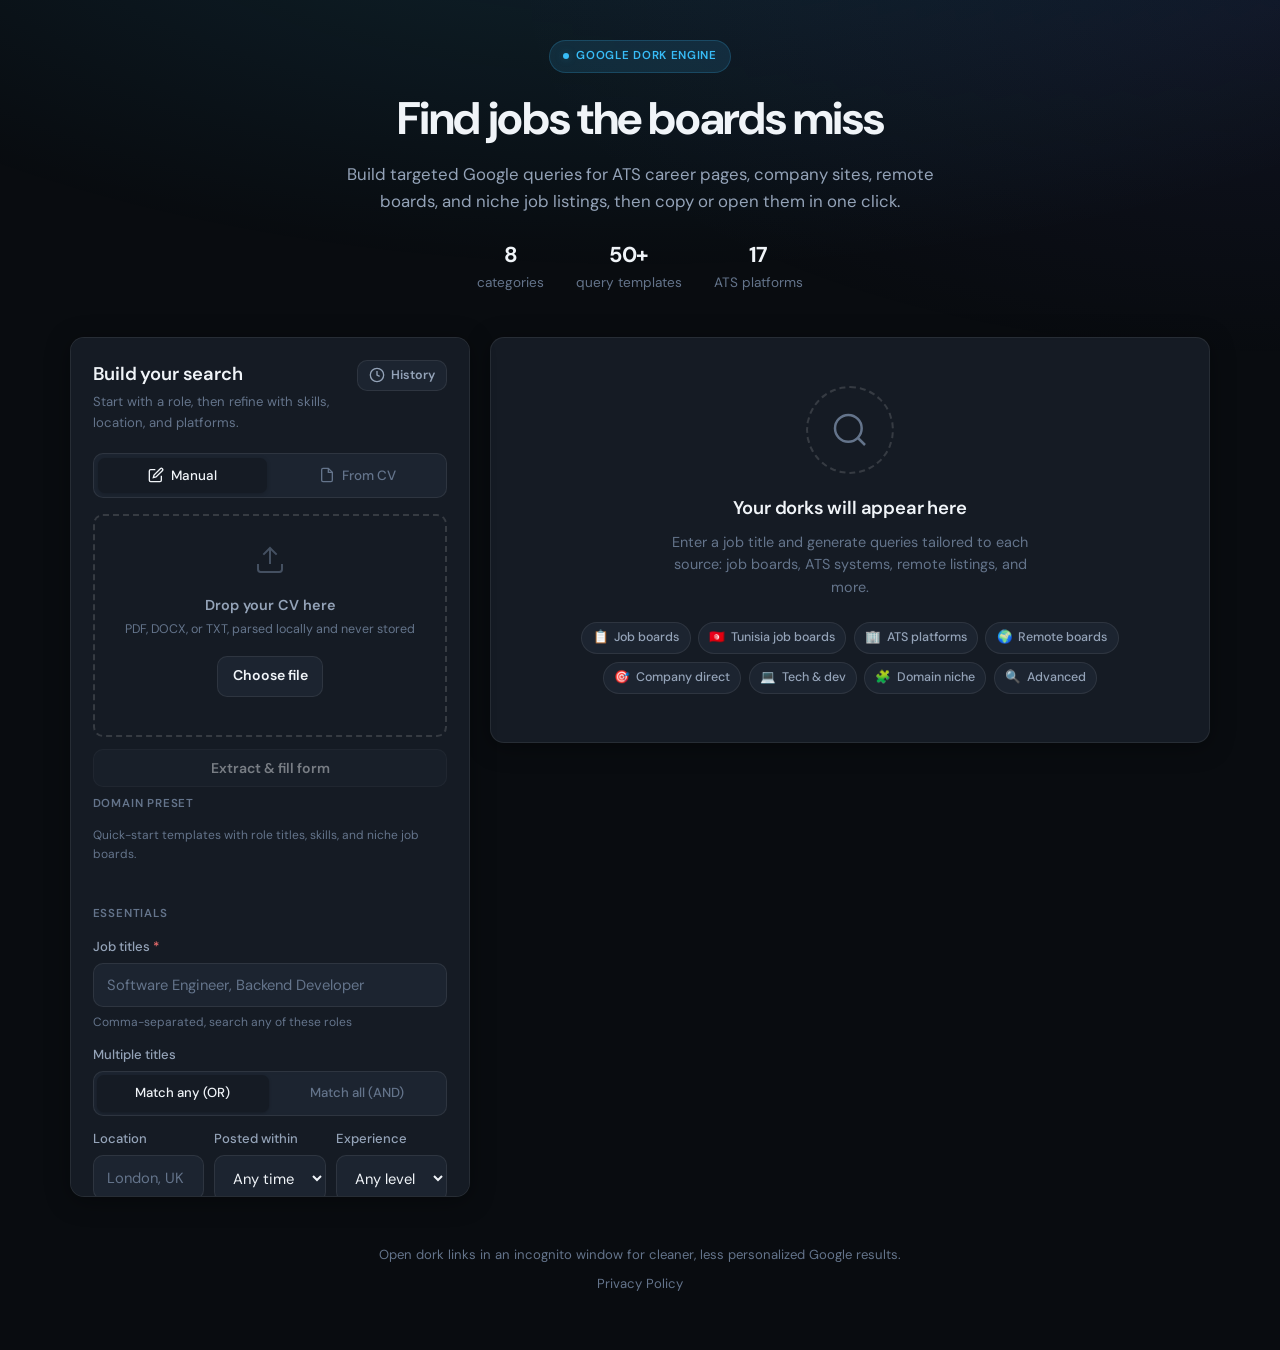
==== static/index.html @ 933691cd "first commit" ====
<!DOCTYPE html>
<html lang="en">
<head>
  <meta charset="UTF-8" />
  <meta name="viewport" content="width=device-width, initial-scale=1.0" />
  <title>JobScout Dorks: Google Dork Engine for Job Search</title>
  <link rel="preconnect" href="https://fonts.googleapis.com" />
  <link rel="preconnect" href="https://fonts.gstatic.com" crossorigin />
  <link href="https://fonts.googleapis.com/css2?family=DM+Sans:ital,opsz,wght@0,9..40,400;0,9..40,500;0,9..40,600;0,9..40,700;1,9..40,400&family=JetBrains+Mono:wght@400;500&display=swap" rel="stylesheet" />
  <link rel="stylesheet" href="/static/style.css" />
</head>
<body>
  <div class="bg-glow" aria-hidden="true"></div>
  <div id="toast-container" aria-live="polite" aria-atomic="true"></div>

  <div class="page">
    <header class="hero">
      <div class="hero-inner">
        <div class="hero-badge">
          <span class="badge-dot"></span>
          Google Dork Engine
        </div>
        <h1>Find jobs the boards miss</h1>
        <p class="hero-sub">
          Build targeted Google queries for ATS career pages, company sites, remote boards, and niche job listings, then copy or open them in one click.
        </p>
        <ul class="hero-stats" aria-label="Coverage">
          <li><strong>8</strong> categories</li>
          <li><strong>50+</strong> query templates</li>
          <li><strong>17</strong> ATS platforms</li>
        </ul>
      </div>
    </header>

    <main class="layout">
      <section class="panel form-panel" aria-labelledby="form-heading">
        <div class="form-panel-top">
          <div>
            <h2 id="form-heading">Build your search</h2>
            <p class="panel-sub">Start with a role, then refine with skills, location, and platforms.</p>
          </div>
          <button type="button" class="btn-ghost history-toggle" id="history-toggle" aria-expanded="false" aria-controls="history-panel">
            <svg width="16" height="16" viewBox="0 0 24 24" fill="none" stroke="currentColor" stroke-width="2" aria-hidden="true"><circle cx="12" cy="12" r="10"/><polyline points="12 6 12 12 16 14"/></svg>
            History
          </button>
        </div>

        <aside id="history-panel" class="history-panel" hidden>
          <div class="history-header">
            <h3>Recent searches</h3>
            <button type="button" class="link-btn" id="history-clear">Clear all</button>
          </div>
          <ul id="history-list" class="history-list"></ul>
          <p class="history-empty" id="history-empty">Your recent searches will appear here.</p>
        </aside>

        <div class="input-mode-tabs" role="tablist" aria-label="Input mode">
          <button type="button" class="tab active" data-mode="manual" role="tab" aria-selected="true">
            <svg width="16" height="16" viewBox="0 0 24 24" fill="none" stroke="currentColor" stroke-width="2" aria-hidden="true"><path d="M11 4H4a2 2 0 0 0-2 2v14a2 2 0 0 0 2 2h14a2 2 0 0 0 2-2v-7"/><path d="M18.5 2.5a2.12 2.12 0 0 1 3 3L12 15l-4 1 1-4 9.5-9.5z"/></svg>
            Manual
          </button>
          <button type="button" class="tab" data-mode="cv" role="tab" aria-selected="false">
            <svg width="16" height="16" viewBox="0 0 24 24" fill="none" stroke="currentColor" stroke-width="2" aria-hidden="true"><path d="M14 2H6a2 2 0 0 0-2 2v16a2 2 0 0 0 2 2h12a2 2 0 0 0 2-2V8z"/><polyline points="14 2 14 8 20 8"/></svg>
            From CV
          </button>
        </div>

        <div id="cv-upload-panel" class="cv-panel" hidden>
          <div class="drop-zone" id="drop-zone">
            <svg width="32" height="32" viewBox="0 0 24 24" fill="none" stroke="currentColor" stroke-width="1.5" aria-hidden="true"><path d="M21 15v4a2 2 0 0 1-2 2H5a2 2 0 0 1-2-2v-4"/><polyline points="17 8 12 3 7 8"/><line x1="12" y1="3" x2="12" y2="15"/></svg>
            <p class="drop-zone-title">Drop your CV here</p>
            <p class="drop-zone-hint">PDF, DOCX, or TXT, parsed locally and never stored</p>
            <label class="btn-secondary file-picker-btn">
              Choose file
              <input type="file" id="cv-file" accept=".pdf,.docx,.txt,.md" hidden />
            </label>
            <p class="file-name" id="file-name"></p>
          </div>
          <button type="button" class="btn-secondary cv-parse-btn" id="cv-parse-btn" disabled>Extract &amp; fill form</button>
          <p class="field-msg" id="cv-status" hidden role="status"></p>
        </div>

        <form id="dork-form" novalidate>
          <div class="form-section">
            <h3 class="form-section-title">Domain preset</h3>
            <p class="field-hint preset-intro">Quick-start templates with role titles, skills, and niche job boards.</p>
            <div id="preset-grid" class="preset-grid" role="list"></div>
            <button type="button" class="link-btn preset-clear" id="preset-clear" hidden>Clear preset</button>
            <input type="hidden" name="preset_id" id="preset-id" value="" />
          </div>

          <div class="form-section">
            <h3 class="form-section-title">Essentials</h3>
            <label class="field">
              <span class="field-label">Job titles <span class="req">*</span></span>
              <input type="text" name="titles" placeholder="Software Engineer, Backend Developer" required aria-describedby="title-error" />
              <span class="field-hint">Comma-separated, search any of these roles</span>
              <span class="field-error" id="title-error" hidden></span>
            </label>

            <div class="segmented" role="radiogroup" aria-label="Title matching">
              <span class="segmented-label">Multiple titles</span>
              <div class="segmented-track">
                <label class="segment">
                  <input type="radio" name="title_mode" value="or" checked />
                  <span>Match any (OR)</span>
                </label>
                <label class="segment">
                  <input type="radio" name="title_mode" value="and" />
                  <span>Match all (AND)</span>
                </label>
              </div>
            </div>

            <div class="field-row field-row-3">
              <label class="field">
                <span class="field-label">Location</span>
                <input type="text" name="location" placeholder="London, UK" />
              </label>
              <label class="field">
                <span class="field-label">Posted within</span>
                <select name="time_filter" id="time-filter">
                  <option value="">Any time</option>
                </select>
              </label>
              <label class="field">
                <span class="field-label">Experience</span>
                <select name="experience">
                  <option value="">Any level</option>
                  <option value="no_experience">No experience (0 yrs)</option>
                  <option value="entry level">Entry</option>
                  <option value="mid level">Mid</option>
                  <option value="senior">Senior</option>
                  <option value="lead">Lead / Staff</option>
                </select>
              </label>
            </div>

            <label class="field">
              <span class="field-label">Skills</span>
              <input type="text" name="skills" placeholder="Python, FastAPI, AWS" />
              <span class="field-hint">Comma-separated, used in query keywords</span>
            </label>

            <div class="segmented" role="radiogroup" aria-label="Keyword matching">
              <span class="segmented-label">Skill matching</span>
              <div class="segmented-track">
                <label class="segment">
                  <input type="radio" name="keyword_mode" value="and" checked />
                  <span>Strict AND</span>
                </label>
                <label class="segment">
                  <input type="radio" name="keyword_mode" value="or" />
                  <span>Broad OR</span>
                </label>
              </div>
            </div>
          </div>

          <details class="form-advanced" id="advanced-details">
            <summary>Advanced filters</summary>
            <div class="form-advanced-body">
              <label class="field">
                <span class="field-label">Target company</span>
                <input type="text" name="company" placeholder="Stripe" />
              </label>
              <label class="field">
                <span class="field-label">Company career sites</span>
                <input type="text" name="company_domains" placeholder="stripe.com, photoroom.com" />
                <span class="field-hint">Company domains to search directly; jobs appear here before job boards</span>
              </label>
              <label class="field">
                <span class="field-label">Exclude terms</span>
                <input type="text" name="exclude_terms" placeholder="intern, contract, recruiter" />
              </label>
              <label class="toggle-row">
                <input type="checkbox" name="remote" />
                <span class="toggle-ui" aria-hidden="true"></span>
                <span>Boost remote-focused dorks</span>
              </label>
            </div>
          </details>

          <fieldset class="ats-fieldset">
            <div class="ats-fieldset-head">
              <legend>ATS platforms</legend>
              <span class="ats-count" id="ats-count">All selected</span>
            </div>
            <p class="fieldset-hint">Company career pages run on these backends, where jobs show up here first.</p>
            <div class="ats-actions">
              <button type="button" class="chip-btn" id="ats-select-all">Select all</button>
              <button type="button" class="chip-btn" id="ats-select-none">Clear</button>
            </div>
            <div id="ats-platforms" class="ats-grid"></div>
          </fieldset>

          <div class="form-actions">
            <button type="submit" class="btn-primary" id="submit-btn">
              <span class="btn-label">Generate dorks</span>
              <span class="btn-spinner" hidden aria-hidden="true"></span>
            </button>
          </div>
        </form>
      </section>

      <div class="results-column">
        <section class="panel results-panel" id="results-panel" hidden aria-live="polite">
          <div class="results-header">
            <div>
              <h2 id="results-heading">Generated dorks</h2>
              <p class="results-meta" id="results-meta"></p>
              <p class="results-warnings" id="results-warnings" hidden></p>
            </div>
            <div class="results-toolbar">
              <button type="button" class="btn-secondary" id="copy-all">
                <svg width="14" height="14" viewBox="0 0 24 24" fill="none" stroke="currentColor" stroke-width="2" aria-hidden="true"><rect x="9" y="9" width="13" height="13" rx="2"/><path d="M5 15H4a2 2 0 0 1-2-2V4a2 2 0 0 1 2-2h9a2 2 0 0 1 2 2v1"/></svg>
                Copy all
              </button>
            </div>
          </div>
          <nav class="category-nav" id="category-nav" hidden aria-label="Jump to category"></nav>
          <div id="results"></div>
          <p class="results-error" id="results-error" hidden role="alert"></p>
        </section>

        <section class="panel empty-state" id="empty-state">
          <div class="empty-visual" aria-hidden="true">
            <div class="empty-ring"></div>
            <svg width="40" height="40" viewBox="0 0 24 24" fill="none" stroke="currentColor" stroke-width="1.5"><circle cx="11" cy="11" r="8"/><line x1="21" y1="21" x2="16.65" y2="16.65"/></svg>
          </div>
          <h2>Your dorks will appear here</h2>
          <p>Enter a job title and generate queries tailored to each source: job boards, ATS systems, remote listings, and more.</p>
          <ul class="empty-categories">
            <li><span>📋</span> Job boards</li>
            <li><span>🇹🇳</span> Tunisia job boards</li>
            <li><span>🏢</span> ATS platforms</li>
            <li><span>🌍</span> Remote boards</li>
            <li><span>🎯</span> Company direct</li>
            <li><span>💻</span> Tech &amp; dev</li>
            <li><span>🧩</span> Domain niche</li>
            <li><span>🔍</span> Advanced</li>
          </ul>
        </section>
      </div>
    </main>

    <footer>
      <p>Open dork links in an incognito window for cleaner, less personalized Google results.</p>
      <p class="footer-links"><a href="/privacy">Privacy Policy</a></p>
    </footer>
  </div>

  <script type="module" src="/static/app.js"></script>
</body>
</html>
---- static/style.css ----
:root {
  --bg: #090c10;
  --bg-elevated: #0f1419;
  --surface: #151b24;
  --surface-2: #1c2430;
  --surface-hover: #232d3b;
  --border: rgba(255, 255, 255, 0.08);
  --border-strong: rgba(255, 255, 255, 0.14);
  --text: #f0f4f8;
  --text-secondary: #94a3b8;
  --text-muted: #64748b;
  --accent: #38bdf8;
  --accent-dim: rgba(56, 189, 248, 0.12);
  --accent-glow: rgba(56, 189, 248, 0.25);
  --accent-hover: #0ea5e9;
  --success: #34d399;
  --warning: #fbbf24;
  --danger: #f87171;
  --radius: 14px;
  --radius-sm: 10px;
  --shadow: 0 4px 24px rgba(0, 0, 0, 0.35);
  --font: "DM Sans", system-ui, -apple-system, sans-serif;
  --mono: "JetBrains Mono", "Cascadia Code", Consolas, monospace;
}

*,
*::before,
*::after {
  box-sizing: border-box;
}

html {
  scroll-behavior: smooth;
}

body {
  margin: 0;
  font-family: var(--font);
  background: var(--bg);
  color: var(--text);
  line-height: 1.55;
  min-height: 100vh;
  -webkit-font-smoothing: antialiased;
}

.bg-glow {
  position: fixed;
  inset: 0;
  pointer-events: none;
  z-index: 0;
  background:
    radial-gradient(ellipse 80% 50% at 50% -20%, rgba(56, 189, 248, 0.15), transparent),
    radial-gradient(ellipse 60% 40% at 100% 0%, rgba(99, 102, 241, 0.08), transparent);
}

.page {
  position: relative;
  z-index: 1;
  max-width: 1180px;
  margin: 0 auto;
  padding: 2.5rem 1.25rem 3.5rem;
}

/* Hero */
.hero {
  text-align: center;
  margin-bottom: 2.75rem;
}

.hero-inner {
  max-width: 640px;
  margin: 0 auto;
}

.hero-badge {
  display: inline-flex;
  align-items: center;
  gap: 0.45rem;
  font-size: 0.72rem;
  font-weight: 600;
  letter-spacing: 0.06em;
  text-transform: uppercase;
  color: var(--accent);
  background: var(--accent-dim);
  border: 1px solid rgba(56, 189, 248, 0.2);
  padding: 0.4rem 0.85rem;
  border-radius: 999px;
  margin-bottom: 1.25rem;
}

.badge-dot {
  width: 6px;
  height: 6px;
  border-radius: 50%;
  background: var(--accent);
  box-shadow: 0 0 8px var(--accent-glow);
  animation: pulse 2s ease-in-out infinite;
}

@keyframes pulse {
  0%, 100% { opacity: 1; }
  50% { opacity: 0.45; }
}

.hero h1 {
  font-size: clamp(2rem, 5vw, 2.85rem);
  font-weight: 700;
  margin: 0 0 1rem;
  letter-spacing: -0.03em;
  line-height: 1.15;
}

.hero-sub {
  color: var(--text-secondary);
  font-size: 1.05rem;
  margin: 0 auto 1.5rem;
  line-height: 1.6;
}

.hero-stats {
  display: flex;
  justify-content: center;
  gap: 2rem;
  list-style: none;
  margin: 0;
  padding: 0;
  font-size: 0.85rem;
  color: var(--text-muted);
}

.hero-stats strong {
  display: block;
  font-size: 1.35rem;
  font-weight: 700;
  color: var(--text);
  letter-spacing: -0.02em;
}

/* Layout */
.layout {
  display: grid;
  gap: 1.25rem;
}

.results-column {
  display: flex;
  flex-direction: column;
  gap: 1.25rem;
  min-width: 0;
}

@media (min-width: 960px) {
  .layout {
    grid-template-columns: minmax(340px, 400px) 1fr;
    align-items: start;
  }

  .form-panel {
    position: sticky;
    top: 1.25rem;
    max-height: calc(100vh - 2.5rem);
    overflow-y: auto;
  }

  .form-panel::-webkit-scrollbar {
    width: 6px;
  }

  .form-panel::-webkit-scrollbar-thumb {
    background: var(--border-strong);
    border-radius: 3px;
  }
}

/* Panels */
.panel {
  background: var(--surface);
  border: 1px solid var(--border);
  border-radius: var(--radius);
  padding: 1.35rem;
  box-shadow: var(--shadow);
}

.panel h2 {
  margin: 0;
  font-size: 1.15rem;
  font-weight: 600;
  letter-spacing: -0.01em;
}

.panel-sub {
  margin: 0.25rem 0 0;
  font-size: 0.82rem;
  color: var(--text-muted);
}

.form-panel-top {
  display: flex;
  justify-content: space-between;
  align-items: flex-start;
  gap: 0.75rem;
  margin-bottom: 1.25rem;
}

/* Form sections */
.form-section {
  display: flex;
  flex-direction: column;
  gap: 0.85rem;
}

.form-section-title {
  margin: 0;
  font-size: 0.72rem;
  font-weight: 600;
  text-transform: uppercase;
  letter-spacing: 0.07em;
  color: var(--text-muted);
}

.field {
  display: flex;
  flex-direction: column;
  gap: 0.35rem;
}

.field-label {
  font-size: 0.82rem;
  font-weight: 500;
  color: var(--text-secondary);
}

.field-hint {
  font-size: 0.75rem;
  color: var(--text-muted);
}

.field-row {
  display: grid;
  grid-template-columns: 1fr 1fr;
  gap: 0.65rem;
}

.field-row-3 {
  grid-template-columns: 1fr;
}

@media (min-width: 1100px) {
  .field-row-3 {
    grid-template-columns: 1fr 1fr 1fr;
  }
}

.req {
  color: var(--danger);
}

input[type="text"],
select {
  width: 100%;
  background: var(--surface-2);
  border: 1px solid var(--border);
  border-radius: var(--radius-sm);
  color: var(--text);
  padding: 0.7rem 0.85rem;
  font-size: 0.92rem;
  font-family: inherit;
  transition: border-color 0.15s, box-shadow 0.15s;
}

input[type="text"]::placeholder {
  color: var(--text-muted);
}

input[type="text"]:hover,
select:hover {
  border-color: var(--border-strong);
}

input[type="text"]:focus,
select:focus {
  outline: none;
  border-color: var(--accent);
  box-shadow: 0 0 0 3px var(--accent-dim);
}

.form-panel form {
  display: flex;
  flex-direction: column;
  gap: 1.1rem;
  min-width: 0;
}

.form-panel {
  min-width: 0;
  overflow-x: hidden;
}

/* Segmented control */
.segmented {
  display: flex;
  flex-direction: column;
  gap: 0.4rem;
}

.segmented-label {
  font-size: 0.82rem;
  font-weight: 500;
  color: var(--text-secondary);
}

.segmented-track {
  display: grid;
  grid-template-columns: 1fr 1fr;
  background: var(--surface-2);
  border: 1px solid var(--border);
  border-radius: var(--radius-sm);
  padding: 3px;
  gap: 3px;
}

.segment {
  position: relative;
  cursor: pointer;
}

.segment input {
  position: absolute;
  opacity: 0;
  width: 0;
  height: 0;
}

.segment span {
  display: block;
  text-align: center;
  padding: 0.5rem 0.65rem;
  font-size: 0.82rem;
  font-weight: 500;
  color: var(--text-muted);
  border-radius: 7px;
  transition: background 0.15s, color 0.15s;
}

.segment input:checked + span {
  background: var(--surface);
  color: var(--text);
  box-shadow: 0 1px 3px rgba(0, 0, 0, 0.25);
}

.segment input:focus-visible + span {
  outline: 2px solid var(--accent);
  outline-offset: 1px;
}

/* Advanced details */
.form-advanced {
  border: 1px solid var(--border);
  border-radius: var(--radius-sm);
  overflow: hidden;
}

.form-advanced summary {
  padding: 0.75rem 0.85rem;
  font-size: 0.85rem;
  font-weight: 500;
  color: var(--text-secondary);
  cursor: pointer;
  list-style: none;
  display: flex;
  align-items: center;
  justify-content: space-between;
  user-select: none;
  transition: background 0.15s;
}

.form-advanced summary:hover {
  background: var(--surface-2);
}

.form-advanced summary::-webkit-details-marker {
  display: none;
}

.form-advanced summary::after {
  content: "+";
  font-size: 1.1rem;
  color: var(--text-muted);
  transition: transform 0.2s;
}

.form-advanced[open] summary::after {
  transform: rotate(45deg);
}

.form-advanced-body {
  padding: 0 0.85rem 0.85rem;
  display: flex;
  flex-direction: column;
  gap: 0.75rem;
  border-top: 1px solid var(--border);
  padding-top: 0.85rem;
}

/* Toggle switch */
.toggle-row {
  display: flex;
  align-items: center;
  gap: 0.65rem;
  cursor: pointer;
  font-size: 0.85rem;
  color: var(--text);
}

.toggle-row input {
  position: absolute;
  opacity: 0;
  width: 0;
  height: 0;
}

.toggle-ui {
  width: 38px;
  height: 22px;
  background: var(--surface-2);
  border: 1px solid var(--border);
  border-radius: 999px;
  position: relative;
  flex-shrink: 0;
  transition: background 0.2s, border-color 0.2s;
}

.toggle-ui::after {
  content: "";
  position: absolute;
  top: 2px;
  left: 2px;
  width: 16px;
  height: 16px;
  background: var(--text-muted);
  border-radius: 50%;
  transition: transform 0.2s, background 0.2s;
}

.toggle-row input:checked + .toggle-ui {
  background: var(--accent-dim);
  border-color: rgba(56, 189, 248, 0.4);
}

.toggle-row input:checked + .toggle-ui::after {
  transform: translateX(16px);
  background: var(--accent);
}

.toggle-row input:focus-visible + .toggle-ui {
  outline: 2px solid var(--accent);
  outline-offset: 2px;
}

/* Tabs */
.input-mode-tabs {
  display: flex;
  gap: 0.35rem;
  margin-bottom: 1rem;
  padding: 4px;
  background: var(--surface-2);
  border: 1px solid var(--border);
  border-radius: var(--radius-sm);
}

.input-mode-tabs .tab {
  flex: 1;
  display: inline-flex;
  align-items: center;
  justify-content: center;
  gap: 0.4rem;
  border: none;
  background: transparent;
  color: var(--text-muted);
  font-family: inherit;
  font-size: 0.84rem;
  font-weight: 500;
  padding: 0.55rem 0.75rem;
  border-radius: 7px;
  cursor: pointer;
  transition: background 0.15s, color 0.15s;
}

.input-mode-tabs .tab:hover {
  color: var(--text-secondary);
}

.input-mode-tabs .tab.active {
  background: var(--surface);
  color: var(--text);
  box-shadow: 0 1px 4px rgba(0, 0, 0, 0.2);
}

/* CV drop zone */
.cv-panel {
  display: flex;
  flex-direction: column;
  gap: 0.75rem;
  margin-bottom: 0.5rem;
}

.drop-zone {
  border: 2px dashed var(--border-strong);
  border-radius: var(--radius-sm);
  padding: 1.75rem 1rem;
  text-align: center;
  color: var(--text-muted);
  transition: border-color 0.2s, background 0.2s;
}

.drop-zone.drag-over {
  border-color: var(--accent);
  background: var(--accent-dim);
}

.drop-zone svg {
  margin-bottom: 0.65rem;
  opacity: 0.6;
}

.drop-zone-title {
  margin: 0 0 0.25rem;
  font-weight: 600;
  color: var(--text-secondary);
  font-size: 0.9rem;
}

.drop-zone-hint {
  margin: 0 0 1rem;
  font-size: 0.78rem;
}

.file-picker-btn {
  display: inline-flex;
  cursor: pointer;
}

.file-name {
  margin: 0.65rem 0 0;
  font-size: 0.8rem;
  color: var(--accent);
  font-weight: 500;
}

.cv-parse-btn:disabled {
  opacity: 0.45;
  cursor: not-allowed;
}

/* ATS */
.ats-fieldset {
  border: 1px solid var(--border);
  border-radius: var(--radius-sm);
  padding: 0.85rem;
  margin: 0;
}

.ats-fieldset-head {
  display: flex;
  align-items: center;
  justify-content: space-between;
  margin-bottom: 0.25rem;
}

.ats-fieldset legend {
  font-size: 0.85rem;
  font-weight: 600;
  color: var(--text-secondary);
  padding: 0;
}

.ats-count {
  font-size: 0.72rem;
  font-weight: 600;
  color: var(--accent);
  background: var(--accent-dim);
  padding: 0.2rem 0.5rem;
  border-radius: 999px;
}

.fieldset-hint {
  font-size: 0.75rem;
  color: var(--text-muted);
  margin: 0 0 0.65rem;
}

.ats-actions {
  display: flex;
  gap: 0.4rem;
  margin-bottom: 0.65rem;
}

.chip-btn,
.link-btn {
  background: none;
  border: none;
  color: var(--accent);
  font-family: inherit;
  font-size: 0.75rem;
  font-weight: 600;
  cursor: pointer;
  padding: 0.25rem 0.5rem;
  border-radius: 6px;
  transition: background 0.15s;
}

.chip-btn {
  background: var(--surface-2);
  border: 1px solid var(--border);
}

.chip-btn:hover,
.link-btn:hover {
  background: var(--accent-dim);
}

.ats-grid {
  display: flex;
  flex-wrap: wrap;
  gap: 0.4rem;
}

.ats-option {
  flex-direction: row;
  align-items: center;
  gap: 0;
  margin: 0;
  cursor: pointer;
}

.ats-option input {
  position: absolute;
  opacity: 0;
  width: 0;
  height: 0;
}

.ats-option span {
  display: inline-block;
  font-size: 0.78rem;
  font-weight: 500;
  padding: 0.35rem 0.65rem;
  border-radius: 999px;
  border: 1px solid var(--border);
  background: var(--surface-2);
  color: var(--text-muted);
  transition: all 0.15s;
  user-select: none;
}

.ats-option input:checked + span {
  background: var(--accent-dim);
  border-color: rgba(56, 189, 248, 0.35);
  color: var(--accent);
}

.ats-option input:focus-visible + span {
  outline: 2px solid var(--accent);
  outline-offset: 2px;
}

/* Buttons */
.btn-primary,
.btn-secondary,
.btn-ghost,
.btn-icon {
  font-family: inherit;
  cursor: pointer;
  border: none;
  border-radius: var(--radius-sm);
  font-size: 0.88rem;
  font-weight: 600;
  transition: background 0.15s, transform 0.1s, box-shadow 0.15s;
  display: inline-flex;
  align-items: center;
  justify-content: center;
  gap: 0.4rem;
}

.btn-primary {
  width: 100%;
  background: linear-gradient(135deg, var(--accent) 0%, #0ea5e9 100%);
  color: #041018;
  padding: 0.8rem 1.25rem;
  box-shadow: 0 2px 12px var(--accent-glow);
}

.btn-primary:hover:not(:disabled) {
  box-shadow: 0 4px 20px var(--accent-glow);
  transform: translateY(-1px);
}

.btn-primary:active:not(:disabled) {
  transform: translateY(0);
}

.btn-primary:disabled {
  opacity: 0.65;
  cursor: not-allowed;
}

.btn-spinner {
  width: 16px;
  height: 16px;
  border: 2px solid rgba(4, 16, 24, 0.25);
  border-top-color: #041018;
  border-radius: 50%;
  animation: spin 0.7s linear infinite;
}

.loading .btn-label {
  opacity: 0.85;
}

.loading .btn-spinner {
  display: inline-block !important;
}

@keyframes spin {
  to { transform: rotate(360deg); }
}

.btn-secondary {
  background: var(--surface-2);
  color: var(--text);
  border: 1px solid var(--border);
  padding: 0.55rem 0.9rem;
  white-space: nowrap;
}

.btn-secondary:hover {
  background: var(--surface-hover);
  border-color: var(--border-strong);
}

.btn-ghost {
  background: var(--surface-2);
  color: var(--text-secondary);
  border: 1px solid var(--border);
  padding: 0.4rem 0.7rem;
  font-size: 0.78rem;
  flex-shrink: 0;
}

.btn-ghost:hover {
  color: var(--text);
  border-color: var(--border-strong);
}

.btn-icon {
  background: transparent;
  color: var(--text-secondary);
  border: 1px solid var(--border);
  padding: 0.4rem 0.75rem;
  font-size: 0.8rem;
  font-weight: 500;
}

.btn-icon:hover {
  color: var(--text);
  background: var(--surface-2);
}

.btn-icon.copied {
  color: var(--success);
  border-color: rgba(52, 211, 153, 0.4);
}

.btn-icon.open-google {
  color: var(--accent);
  border-color: rgba(56, 189, 248, 0.3);
}

.btn-icon.open-google:hover {
  background: var(--accent-dim);
}

.form-actions {
  padding-top: 0.25rem;
}

/* History */
.history-panel {
  background: var(--surface-2);
  border: 1px solid var(--border);
  border-radius: var(--radius-sm);
  padding: 0.85rem;
  margin-bottom: 1rem;
  animation: slideDown 0.2s ease;
}

@keyframes slideDown {
  from { opacity: 0; transform: translateY(-6px); }
  to { opacity: 1; transform: translateY(0); }
}

.history-header {
  display: flex;
  justify-content: space-between;
  align-items: center;
  margin-bottom: 0.5rem;
}

.history-header h3 {
  margin: 0;
  font-size: 0.85rem;
  font-weight: 600;
}

.history-list {
  list-style: none;
  margin: 0;
  padding: 0;
  max-height: 220px;
  overflow-y: auto;
}

.history-item {
  margin-bottom: 0.35rem;
}

.history-run {
  width: 100%;
  text-align: left;
  background: var(--surface);
  border: 1px solid var(--border);
  border-radius: 8px;
  padding: 0.55rem 0.7rem;
  color: var(--text);
  font-family: inherit;
  cursor: pointer;
  transition: border-color 0.15s, background 0.15s;
}

.history-run:hover {
  border-color: var(--border-strong);
  background: var(--surface-hover);
}

.history-run strong {
  display: block;
  font-size: 0.84rem;
}

.history-run span {
  font-size: 0.73rem;
  color: var(--text-muted);
}

.history-empty {
  font-size: 0.8rem;
  color: var(--text-muted);
  margin: 0;
  text-align: center;
  padding: 0.5rem;
}

/* Results */
.results-header {
  display: flex;
  justify-content: space-between;
  align-items: flex-start;
  gap: 1rem;
  margin-bottom: 1rem;
  flex-wrap: wrap;
}

.results-meta {
  color: var(--text-muted);
  font-size: 0.84rem;
  margin: 0.3rem 0 0;
}

.results-warnings {
  font-size: 0.8rem;
  color: var(--warning);
  margin: 0.35rem 0 0;
  padding: 0.5rem 0.65rem;
  background: rgba(251, 191, 36, 0.08);
  border-radius: 8px;
  border: 1px solid rgba(251, 191, 36, 0.2);
}

.category-nav {
  display: flex;
  flex-wrap: wrap;
  gap: 0.4rem;
  margin-bottom: 1.25rem;
  padding-bottom: 1rem;
  border-bottom: 1px solid var(--border);
}

.category-nav a {
  font-size: 0.75rem;
  font-weight: 500;
  color: var(--text-muted);
  text-decoration: none;
  padding: 0.3rem 0.6rem;
  border-radius: 999px;
  border: 1px solid var(--border);
  background: var(--surface-2);
  transition: all 0.15s;
}

.category-nav a:hover {
  color: var(--text);
  border-color: var(--border-strong);
}

.category {
  margin-bottom: 2rem;
  scroll-margin-top: 1rem;
}

.category:last-child {
  margin-bottom: 0;
}

.category-title {
  display: flex;
  align-items: center;
  gap: 0.5rem;
  font-size: 0.9rem;
  font-weight: 600;
  color: var(--text-secondary);
  margin: 0 0 0.85rem;
}

.category-count {
  font-size: 0.72rem;
  font-weight: 600;
  color: var(--text-muted);
  background: var(--surface-2);
  padding: 0.15rem 0.45rem;
  border-radius: 999px;
  margin-left: auto;
}

.dork-card {
  background: var(--surface-2);
  border: 1px solid var(--border);
  border-radius: var(--radius-sm);
  padding: 1rem;
  margin-bottom: 0.6rem;
  transition: border-color 0.15s, transform 0.15s;
}

.dork-card:hover {
  border-color: var(--border-strong);
}

.dork-label {
  font-weight: 600;
  font-size: 0.92rem;
}

.dork-desc {
  font-size: 0.78rem;
  color: var(--text-muted);
  margin: 0.2rem 0 0.65rem;
}

.dork-warn {
  font-size: 0.75rem;
  color: var(--warning);
  margin: 0 0 0.5rem;
}

.dork-query {
  font-family: var(--mono);
  font-size: 0.78rem;
  line-height: 1.5;
  background: var(--bg-elevated);
  border: 1px solid var(--border);
  border-radius: 8px;
  padding: 0.7rem 0.8rem;
  word-break: break-word;
  color: #7dd3fc;
  margin-bottom: 0.65rem;
}

.dork-actions {
  display: flex;
  gap: 0.45rem;
  flex-wrap: wrap;
}

.results-error {
  font-size: 0.88rem;
  margin-top: 1rem;
  padding: 0.75rem;
  color: var(--danger);
  background: rgba(248, 113, 113, 0.08);
  border: 1px solid rgba(248, 113, 113, 0.2);
  border-radius: 8px;
}

.field-error {
  font-size: 0.75rem;
  color: var(--danger);
}

.field-msg {
  font-size: 0.8rem;
  margin: 0;
}

.field-msg.error-msg { color: var(--danger); }
.field-msg.success-msg { color: var(--success); }
.field-msg.loading-msg { color: var(--text-muted); }

/* Empty state */
.empty-state {
  text-align: center;
  padding: 3rem 1.5rem;
}

.empty-visual {
  position: relative;
  width: 88px;
  height: 88px;
  margin: 0 auto 1.25rem;
  display: flex;
  align-items: center;
  justify-content: center;
  color: var(--text-muted);
}

.empty-ring {
  position: absolute;
  inset: 0;
  border: 2px dashed var(--border-strong);
  border-radius: 50%;
  animation: spin 24s linear infinite;
}

.empty-state h2 {
  margin: 0 0 0.5rem;
  font-size: 1.15rem;
}

.empty-state > p {
  color: var(--text-muted);
  max-width: 380px;
  margin: 0 auto 1.5rem;
  font-size: 0.9rem;
}

.empty-categories {
  display: flex;
  flex-wrap: wrap;
  justify-content: center;
  gap: 0.45rem;
  list-style: none;
  margin: 0;
  padding: 0;
}

.empty-categories li {
  display: inline-flex;
  align-items: center;
  gap: 0.35rem;
  font-size: 0.78rem;
  font-weight: 500;
  color: var(--text-secondary);
  background: var(--surface-2);
  border: 1px solid var(--border);
  padding: 0.35rem 0.65rem;
  border-radius: 999px;
}

footer {
  text-align: center;
  margin-top: 3rem;
  color: var(--text-muted);
  font-size: 0.82rem;
}

footer p {
  margin: 0;
}

.footer-links {
  margin-top: 0.5rem !important;
}

.footer-links a {
  color: var(--text-muted);
  text-decoration: none;
}

.footer-links a:hover {
  color: var(--accent);
}

/* Domain presets */
.preset-intro {
  margin: 0 0 0.65rem;
}

.preset-clear {
  margin-top: 0.5rem;
}

.preset-grid {
  display: grid;
  grid-template-columns: repeat(2, minmax(0, 1fr));
  gap: 0.5rem;
  max-height: 340px;
  overflow-y: auto;
  overflow-x: hidden;
  padding-right: 0.15rem;
  scrollbar-gutter: stable;
}

.preset-grid::-webkit-scrollbar {
  width: 5px;
}

.preset-grid::-webkit-scrollbar-thumb {
  background: var(--border-strong);
  border-radius: 3px;
}

.preset-card {
  display: flex;
  flex-direction: column;
  align-items: center;
  justify-content: flex-start;
  gap: 0.35rem;
  min-width: 0;
  width: 100%;
  padding: 0.65rem 0.45rem;
  background: var(--surface-2);
  border: 1px solid var(--border);
  border-radius: var(--radius-sm);
  color: var(--text-secondary);
  font-family: inherit;
  font-size: 0.75rem;
  font-weight: 500;
  cursor: pointer;
  text-align: center;
  transition: border-color 0.15s, background 0.15s;
}

.preset-card:hover {
  border-color: var(--border-strong);
  background: var(--surface-hover);
}

.preset-card.active {
  border-color: rgba(56, 189, 248, 0.45);
  background: var(--accent-dim);
  color: var(--accent);
}

.preset-icon {
  flex-shrink: 0;
  font-size: 1.2rem;
  line-height: 1;
}

.preset-name {
  display: block;
  min-width: 0;
  width: 100%;
  line-height: 1.25;
  white-space: normal;
  overflow-wrap: anywhere;
  word-break: break-word;
  hyphens: auto;
}

/* Legal pages */
.legal-page {
  max-width: 720px;
}

.legal-header {
  margin-bottom: 1.5rem;
}

.legal-header h1 {
  margin: 0.75rem 0 0.35rem;
  font-size: 1.75rem;
}

.legal-updated {
  color: var(--text-muted);
  font-size: 0.85rem;
  margin: 0;
}

.back-link {
  color: var(--accent);
  text-decoration: none;
  font-size: 0.88rem;
  font-weight: 500;
}

.back-link:hover {
  text-decoration: underline;
}

.legal-content section {
  margin-bottom: 1.5rem;
}

.legal-content h2 {
  font-size: 1rem;
  margin: 0 0 0.5rem;
}

.legal-content p,
.legal-content li {
  color: var(--text-secondary);
  font-size: 0.9rem;
}

.legal-content ul {
  padding-left: 1.25rem;
}

.legal-content a {
  color: var(--accent);
}

.legal-content code {
  font-family: var(--mono);
  font-size: 0.82em;
  background: var(--surface-2);
  padding: 0.1rem 0.35rem;
  border-radius: 4px;
}

@media (max-width: 599px) {
  .preset-grid {
    grid-template-columns: repeat(2, minmax(0, 1fr));
    max-height: none;
  }
}

/* Toast */
#toast-container {
  position: fixed;
  bottom: 1.25rem;
  right: 1.25rem;
  z-index: 200;
  display: flex;
  flex-direction: column;
  gap: 0.5rem;
  max-width: min(360px, calc(100vw - 2rem));
}

.toast {
  background: var(--surface);
  border: 1px solid var(--border);
  border-radius: var(--radius-sm);
  padding: 0.7rem 0.9rem;
  font-size: 0.85rem;
  box-shadow: var(--shadow);
  opacity: 0;
  transform: translateY(8px);
  transition: opacity 0.2s, transform 0.2s;
}

.toast.visible {
  opacity: 1;
  transform: translateY(0);
}

.toast-error {
  border-color: rgba(248, 113, 113, 0.4);
  color: #fca5a5;
}

/* A11y */
:focus-visible {
  outline: 2px solid var(--accent);
  outline-offset: 2px;
}

@media (prefers-reduced-motion: reduce) {
  *,
  *::before,
  *::after {
    animation-duration: 0.01ms !important;
    transition-duration: 0.01ms !important;
  }

  html {
    scroll-behavior: auto;
  }
}

/* Mobile */
@media (max-width: 599px) {
  .page {
    padding: 1.5rem 1rem 2.5rem;
  }

  .hero-stats {
    gap: 1.25rem;
  }

  .field-row,
  .field-row-3 {
    grid-template-columns: 1fr;
  }

  .preset-grid {
    max-height: none;
  }

  .form-panel-top {
    flex-direction: column;
  }

  .history-toggle {
    align-self: flex-start;
  }

  .results-header {
    flex-direction: column;
  }

  .results-toolbar {
    width: 100%;
  }

  .results-toolbar .btn-secondary {
    flex: 1;
  }

  .form-panel {
    position: static !important;
    max-height: none !important;
  }

  .form-actions {
    position: sticky;
    bottom: 0;
    margin: 0 -1.35rem -1.35rem;
    padding: 1rem 1.35rem;
    background: linear-gradient(transparent, var(--surface) 20%);
  }
}
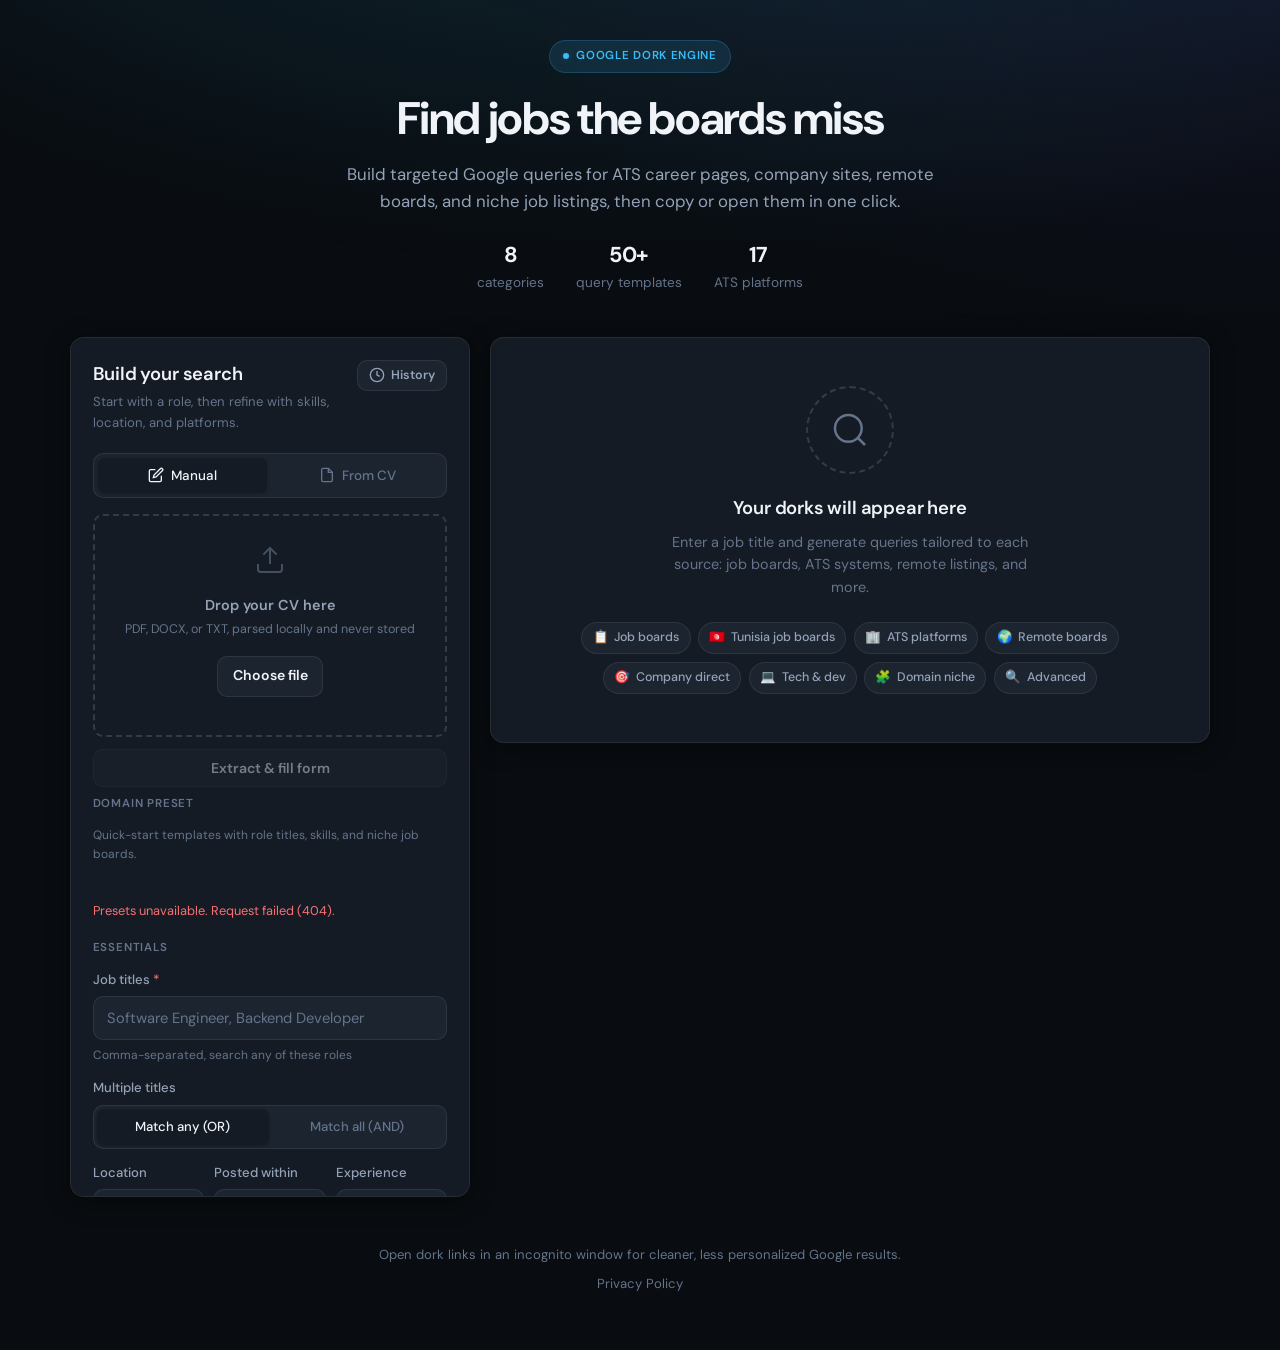
==== commit fb6a2216: "refactor: make search form state predictable" ====
--- a/static/index.html
+++ b/static/index.html
@@ -86,6 +86,7 @@
             <p class="field-hint preset-intro">Quick-start templates with role titles, skills, and niche job boards.</p>
             <div id="preset-grid" class="preset-grid" role="list"></div>
             <button type="button" class="link-btn preset-clear" id="preset-clear" hidden>Clear preset</button>
+            <p class="field-msg error-msg" id="preset-status" hidden role="status"></p>
             <input type="hidden" name="preset_id" id="preset-id" value="" />
           </div>
 
@@ -122,6 +123,7 @@
                 <select name="time_filter" id="time-filter">
                   <option value="">Any time</option>
                 </select>
+                <span class="field-msg error-msg" id="time-filter-status" hidden role="status"></span>
               </label>
               <label class="field">
                 <span class="field-label">Experience</span>
@@ -187,6 +189,7 @@
               <span class="ats-count" id="ats-count">All selected</span>
             </div>
             <p class="fieldset-hint">Company career pages run on these backends, where jobs show up here first.</p>
+            <p class="field-msg error-msg" id="ats-status" hidden role="status"></p>
             <div class="ats-actions">
               <button type="button" class="chip-btn" id="ats-select-all">Select all</button>
               <button type="button" class="chip-btn" id="ats-select-none">Clear</button>
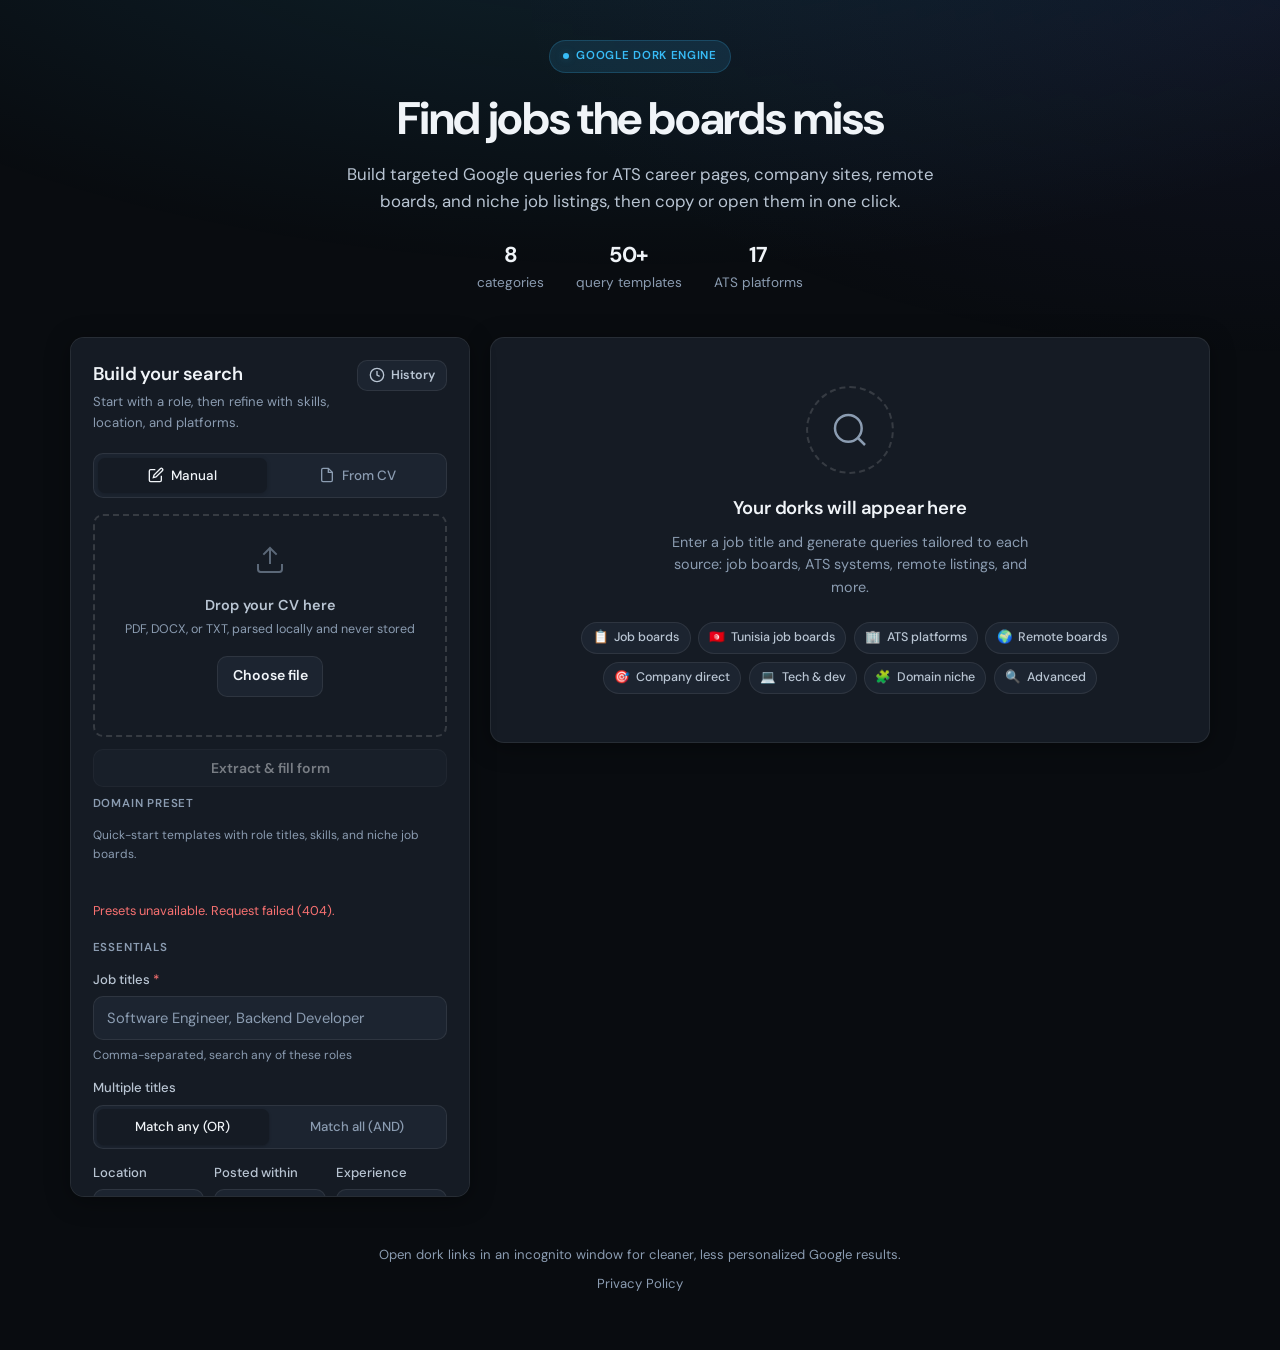
==== commit 64b26b24: "feat: improve accessibility and interaction feedback" ====
--- a/static/index.html
+++ b/static/index.html
@@ -3,11 +3,12 @@
 <head>
   <meta charset="UTF-8" />
   <meta name="viewport" content="width=device-width, initial-scale=1.0" />
+  <meta name="description" content="Build targeted Google dorks for ATS career pages, company sites, remote boards, and niche job listings. Copy or open every query in one click." />
   <title>JobScout Dorks: Google Dork Engine for Job Search</title>
   <link rel="preconnect" href="https://fonts.googleapis.com" />
   <link rel="preconnect" href="https://fonts.gstatic.com" crossorigin />
   <link href="https://fonts.googleapis.com/css2?family=DM+Sans:ital,opsz,wght@0,9..40,400;0,9..40,500;0,9..40,600;0,9..40,700;1,9..40,400&family=JetBrains+Mono:wght@400;500&display=swap" rel="stylesheet" />
-  <link rel="stylesheet" href="/static/style.css" />
+  <link rel="stylesheet" href="/static/style.css?v=20261116" />
 </head>
 <body>
   <div class="bg-glow" aria-hidden="true"></div>
@@ -54,12 +55,12 @@
           <p class="history-empty" id="history-empty">Your recent searches will appear here.</p>
         </aside>
 
-        <div class="input-mode-tabs" role="tablist" aria-label="Input mode">
-          <button type="button" class="tab active" data-mode="manual" role="tab" aria-selected="true">
+        <div class="input-mode-tabs" role="group" aria-label="Input mode">
+          <button type="button" class="tab active" data-mode="manual" aria-pressed="true">
             <svg width="16" height="16" viewBox="0 0 24 24" fill="none" stroke="currentColor" stroke-width="2" aria-hidden="true"><path d="M11 4H4a2 2 0 0 0-2 2v14a2 2 0 0 0 2 2h14a2 2 0 0 0 2-2v-7"/><path d="M18.5 2.5a2.12 2.12 0 0 1 3 3L12 15l-4 1 1-4 9.5-9.5z"/></svg>
             Manual
           </button>
-          <button type="button" class="tab" data-mode="cv" role="tab" aria-selected="false">
+          <button type="button" class="tab" data-mode="cv" aria-pressed="false">
             <svg width="16" height="16" viewBox="0 0 24 24" fill="none" stroke="currentColor" stroke-width="2" aria-hidden="true"><path d="M14 2H6a2 2 0 0 0-2 2v16a2 2 0 0 0 2 2h12a2 2 0 0 0 2-2V8z"/><polyline points="14 2 14 8 20 8"/></svg>
             From CV
           </button>
@@ -184,10 +185,10 @@
           </details>
 
           <fieldset class="ats-fieldset">
-            <div class="ats-fieldset-head">
-              <legend>ATS platforms</legend>
+            <legend class="ats-legend">
+              ATS platforms
               <span class="ats-count" id="ats-count">All selected</span>
-            </div>
+            </legend>
             <p class="fieldset-hint">Company career pages run on these backends, where jobs show up here first.</p>
             <p class="field-msg error-msg" id="ats-status" hidden role="status"></p>
             <div class="ats-actions">
@@ -222,6 +223,7 @@
             </div>
           </div>
           <nav class="category-nav" id="category-nav" hidden aria-label="Jump to category"></nav>
+          <p class="sr-only" id="results-status" role="status"></p>
           <div id="results"></div>
           <p class="results-error" id="results-error" hidden role="alert"></p>
         </section>
@@ -234,14 +236,14 @@
           <h2>Your dorks will appear here</h2>
           <p>Enter a job title and generate queries tailored to each source: job boards, ATS systems, remote listings, and more.</p>
           <ul class="empty-categories">
-            <li><span>📋</span> Job boards</li>
-            <li><span>🇹🇳</span> Tunisia job boards</li>
-            <li><span>🏢</span> ATS platforms</li>
-            <li><span>🌍</span> Remote boards</li>
-            <li><span>🎯</span> Company direct</li>
-            <li><span>💻</span> Tech &amp; dev</li>
-            <li><span>🧩</span> Domain niche</li>
-            <li><span>🔍</span> Advanced</li>
+            <li><span aria-hidden="true">📋</span> Job boards</li>
+            <li><span aria-hidden="true">🇹🇳</span> Tunisia job boards</li>
+            <li><span aria-hidden="true">🏢</span> ATS platforms</li>
+            <li><span aria-hidden="true">🌍</span> Remote boards</li>
+            <li><span aria-hidden="true">🎯</span> Company direct</li>
+            <li><span aria-hidden="true">💻</span> Tech &amp; dev</li>
+            <li><span aria-hidden="true">🧩</span> Domain niche</li>
+            <li><span aria-hidden="true">🔍</span> Advanced</li>
           </ul>
         </section>
       </div>
--- a/static/style.css
+++ b/static/style.css
@@ -7,8 +7,8 @@
   --border: rgba(255, 255, 255, 0.08);
   --border-strong: rgba(255, 255, 255, 0.14);
   --text: #f0f4f8;
-  --text-secondary: #94a3b8;
-  --text-muted: #64748b;
+  --text-secondary: #b9c5d3;
+  --text-muted: #8b9cb1;
   --accent: #38bdf8;
   --accent-dim: rgba(56, 189, 248, 0.12);
   --accent-glow: rgba(56, 189, 248, 0.25);
@@ -565,6 +565,22 @@
   align-items: center;
   justify-content: space-between;
   margin-bottom: 0.25rem;
+}
+
+.ats-legend {
+  display: flex;
+  align-items: center;
+  gap: 0.5rem;
+  width: 100%;
+  font-size: 0.85rem;
+  font-weight: 600;
+  color: var(--text-secondary);
+  padding: 0;
+  margin-bottom: 0.25rem;
+}
+
+.ats-legend .ats-count {
+  margin-left: auto;
 }
 
 .ats-fieldset legend {
@@ -1107,6 +1123,11 @@
   margin-top: 0.5rem;
 }
 
+.preset-item {
+  display: flex;
+  min-width: 0;
+}
+
 .preset-grid {
   display: grid;
   grid-template-columns: repeat(2, minmax(0, 1fr));
@@ -1280,6 +1301,18 @@
 }
 
 /* A11y */
+.sr-only {
+  position: absolute;
+  width: 1px;
+  height: 1px;
+  padding: 0;
+  margin: -1px;
+  overflow: hidden;
+  clip: rect(0, 0, 0, 0);
+  white-space: nowrap;
+  border: 0;
+}
+
 :focus-visible {
   outline: 2px solid var(--accent);
   outline-offset: 2px;
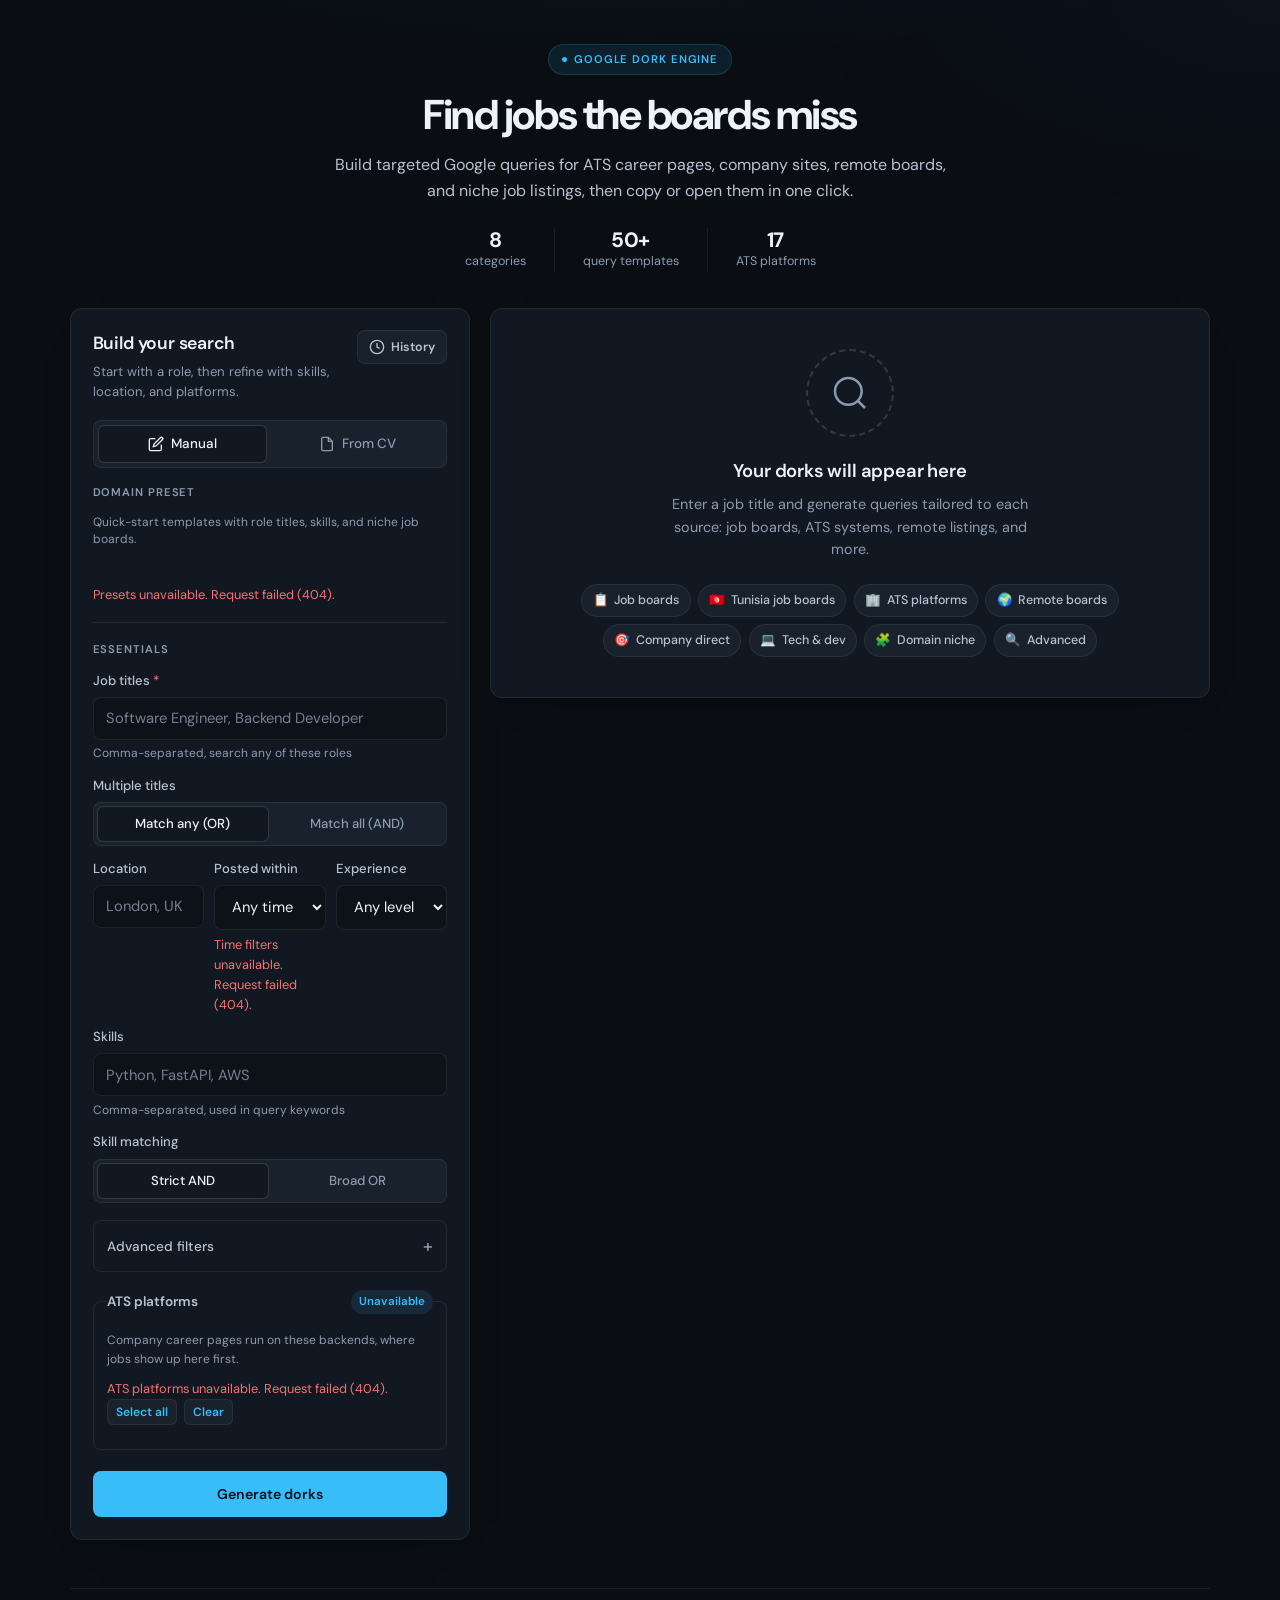
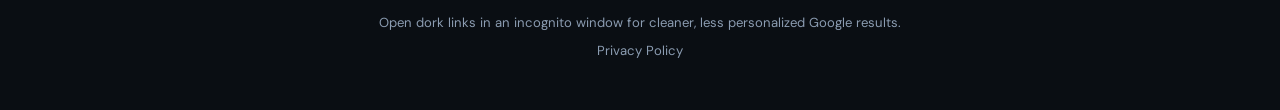
==== commit f5c94a18: "style: polish job search workspace" ====
--- a/static/index.html
+++ b/static/index.html
@@ -8,7 +8,7 @@
   <link rel="preconnect" href="https://fonts.googleapis.com" />
   <link rel="preconnect" href="https://fonts.gstatic.com" crossorigin />
   <link href="https://fonts.googleapis.com/css2?family=DM+Sans:ital,opsz,wght@0,9..40,400;0,9..40,500;0,9..40,600;0,9..40,700;1,9..40,400&family=JetBrains+Mono:wght@400;500&display=swap" rel="stylesheet" />
-  <link rel="stylesheet" href="/static/style.css?v=20261116" />
+  <link rel="stylesheet" href="/static/style.css?v=20261116-5" />
 </head>
 <body>
   <div class="bg-glow" aria-hidden="true"></div>
--- a/static/style.css
+++ b/static/style.css
@@ -1,24 +1,25 @@
 :root {
-  --bg: #090c10;
-  --bg-elevated: #0f1419;
-  --surface: #151b24;
-  --surface-2: #1c2430;
-  --surface-hover: #232d3b;
-  --border: rgba(255, 255, 255, 0.08);
+  color-scheme: dark;
+  --bg: #0a0e13;
+  --bg-elevated: #0d1218;
+  --surface: #121821;
+  --surface-2: #18212c;
+  --surface-hover: #1e2936;
+  --border: rgba(255, 255, 255, 0.07);
   --border-strong: rgba(255, 255, 255, 0.14);
-  --text: #f0f4f8;
-  --text-secondary: #b9c5d3;
+  --text: #eef3f9;
+  --text-secondary: #b7c3d1;
   --text-muted: #8b9cb1;
   --accent: #38bdf8;
-  --accent-dim: rgba(56, 189, 248, 0.12);
-  --accent-glow: rgba(56, 189, 248, 0.25);
-  --accent-hover: #0ea5e9;
+  --accent-dim: rgba(56, 189, 248, 0.1);
+  --accent-glow: rgba(56, 189, 248, 0.16);
+  --accent-hover: #7dd3fc;
   --success: #34d399;
   --warning: #fbbf24;
   --danger: #f87171;
-  --radius: 14px;
-  --radius-sm: 10px;
-  --shadow: 0 4px 24px rgba(0, 0, 0, 0.35);
+  --radius: 12px;
+  --radius-sm: 8px;
+  --shadow: 0 1px 2px rgba(0, 0, 0, 0.3), 0 16px 40px -32px rgba(0, 0, 0, 0.9);
   --font: "DM Sans", system-ui, -apple-system, sans-serif;
   --mono: "JetBrains Mono", "Cascadia Code", Consolas, monospace;
 }
@@ -27,6 +28,10 @@
 *::before,
 *::after {
   box-sizing: border-box;
+}
+
+[hidden] {
+  display: none !important;
 }
 
 html {
@@ -49,8 +54,8 @@
   pointer-events: none;
   z-index: 0;
   background:
-    radial-gradient(ellipse 80% 50% at 50% -20%, rgba(56, 189, 248, 0.15), transparent),
-    radial-gradient(ellipse 60% 40% at 100% 0%, rgba(99, 102, 241, 0.08), transparent);
+    radial-gradient(ellipse 90% 45% at 50% -25%, rgba(56, 189, 248, 0.1), transparent 70%),
+    radial-gradient(ellipse 55% 35% at 100% 0%, rgba(99, 102, 241, 0.04), transparent 70%);
 }
 
 .page {
@@ -58,17 +63,17 @@
   z-index: 1;
   max-width: 1180px;
   margin: 0 auto;
-  padding: 2.5rem 1.25rem 3.5rem;
+  padding: 2.75rem 1.25rem 3rem;
 }
 
 /* Hero */
 .hero {
   text-align: center;
-  margin-bottom: 2.75rem;
+  margin-bottom: 2.25rem;
 }
 
 .hero-inner {
-  max-width: 640px;
+  max-width: 620px;
   margin: 0 auto;
 }
 
@@ -76,25 +81,24 @@
   display: inline-flex;
   align-items: center;
   gap: 0.45rem;
-  font-size: 0.72rem;
+  font-size: 0.7rem;
   font-weight: 600;
-  letter-spacing: 0.06em;
+  letter-spacing: 0.08em;
   text-transform: uppercase;
   color: var(--accent);
   background: var(--accent-dim);
-  border: 1px solid rgba(56, 189, 248, 0.2);
-  padding: 0.4rem 0.85rem;
+  border: 1px solid rgba(56, 189, 248, 0.18);
+  padding: 0.35rem 0.8rem;
   border-radius: 999px;
-  margin-bottom: 1.25rem;
+  margin-bottom: 1.1rem;
 }
 
 .badge-dot {
-  width: 6px;
-  height: 6px;
+  width: 5px;
+  height: 5px;
   border-radius: 50%;
   background: var(--accent);
-  box-shadow: 0 0 8px var(--accent-glow);
-  animation: pulse 2s ease-in-out infinite;
+  animation: pulse 2.4s ease-in-out infinite;
 }
 
 @keyframes pulse {
@@ -103,37 +107,48 @@
 }
 
 .hero h1 {
-  font-size: clamp(2rem, 5vw, 2.85rem);
+  font-size: clamp(1.9rem, 4.5vw, 2.6rem);
   font-weight: 700;
-  margin: 0 0 1rem;
-  letter-spacing: -0.03em;
-  line-height: 1.15;
+  margin: 0 0 0.85rem;
+  letter-spacing: -0.035em;
+  line-height: 1.12;
+  text-wrap: balance;
 }
 
 .hero-sub {
   color: var(--text-secondary);
-  font-size: 1.05rem;
+  font-size: 1rem;
   margin: 0 auto 1.5rem;
   line-height: 1.6;
+  text-wrap: pretty;
 }
 
 .hero-stats {
   display: flex;
   justify-content: center;
-  gap: 2rem;
   list-style: none;
   margin: 0;
   padding: 0;
-  font-size: 0.85rem;
-  color: var(--text-muted);
+  font-size: 0.78rem;
+  color: var(--text-muted);
+  font-variant-numeric: tabular-nums;
+}
+
+.hero-stats li {
+  padding: 0 1.75rem;
+}
+
+.hero-stats li + li {
+  border-left: 1px solid var(--border);
 }
 
 .hero-stats strong {
   display: block;
-  font-size: 1.35rem;
+  font-size: 1.3rem;
   font-weight: 700;
   color: var(--text);
   letter-spacing: -0.02em;
+  line-height: 1.2;
 }
 
 /* Layout */
@@ -154,22 +169,6 @@
     grid-template-columns: minmax(340px, 400px) 1fr;
     align-items: start;
   }
-
-  .form-panel {
-    position: sticky;
-    top: 1.25rem;
-    max-height: calc(100vh - 2.5rem);
-    overflow-y: auto;
-  }
-
-  .form-panel::-webkit-scrollbar {
-    width: 6px;
-  }
-
-  .form-panel::-webkit-scrollbar-thumb {
-    background: var(--border-strong);
-    border-radius: 3px;
-  }
 }
 
 /* Panels */
@@ -183,7 +182,7 @@
 
 .panel h2 {
   margin: 0;
-  font-size: 1.15rem;
+  font-size: 1.1rem;
   font-weight: 600;
   letter-spacing: -0.01em;
 }
@@ -199,22 +198,27 @@
   justify-content: space-between;
   align-items: flex-start;
   gap: 0.75rem;
-  margin-bottom: 1.25rem;
+  margin-bottom: 1.1rem;
 }
 
 /* Form sections */
 .form-section {
   display: flex;
   flex-direction: column;
-  gap: 0.85rem;
+  gap: 0.8rem;
+}
+
+.form-section + .form-section {
+  border-top: 1px solid var(--border);
+  padding-top: 1.1rem;
 }
 
 .form-section-title {
   margin: 0;
-  font-size: 0.72rem;
+  font-size: 0.7rem;
   font-weight: 600;
   text-transform: uppercase;
-  letter-spacing: 0.07em;
+  letter-spacing: 0.08em;
   color: var(--text-muted);
 }
 
@@ -233,6 +237,7 @@
 .field-hint {
   font-size: 0.75rem;
   color: var(--text-muted);
+  line-height: 1.45;
 }
 
 .field-row {
@@ -258,18 +263,20 @@
 input[type="text"],
 select {
   width: 100%;
-  background: var(--surface-2);
+  min-height: 42px;
+  background: var(--bg-elevated);
   border: 1px solid var(--border);
   border-radius: var(--radius-sm);
   color: var(--text);
-  padding: 0.7rem 0.85rem;
+  padding: 0.65rem 0.8rem;
   font-size: 0.92rem;
   font-family: inherit;
-  transition: border-color 0.15s, box-shadow 0.15s;
+  transition: border-color 0.15s, box-shadow 0.15s, background 0.15s;
 }
 
 input[type="text"]::placeholder {
   color: var(--text-muted);
+  opacity: 0.8;
 }
 
 input[type="text"]:hover,
@@ -281,6 +288,7 @@
 select:focus {
   outline: none;
   border-color: var(--accent);
+  background: var(--surface-2);
   box-shadow: 0 0 0 3px var(--accent-dim);
 }
 
@@ -293,7 +301,6 @@
 
 .form-panel {
   min-width: 0;
-  overflow-x: hidden;
 }
 
 /* Segmented control */
@@ -332,20 +339,27 @@
 }
 
 .segment span {
-  display: block;
+  display: flex;
+  align-items: center;
+  justify-content: center;
+  min-height: 36px;
   text-align: center;
-  padding: 0.5rem 0.65rem;
+  padding: 0.45rem 0.65rem;
   font-size: 0.82rem;
   font-weight: 500;
   color: var(--text-muted);
-  border-radius: 7px;
+  border-radius: 6px;
   transition: background 0.15s, color 0.15s;
 }
 
 .segment input:checked + span {
   background: var(--surface);
   color: var(--text);
-  box-shadow: 0 1px 3px rgba(0, 0, 0, 0.25);
+  box-shadow: inset 0 0 0 1px var(--border-strong);
+}
+
+.segment:hover input:not(:checked) + span {
+  color: var(--text-secondary);
 }
 
 .segment input:focus-visible + span {
@@ -361,7 +375,8 @@
 }
 
 .form-advanced summary {
-  padding: 0.75rem 0.85rem;
+  padding: 0.7rem 0.85rem;
+  min-height: 44px;
   font-size: 0.85rem;
   font-weight: 500;
   color: var(--text-secondary);
@@ -371,11 +386,12 @@
   align-items: center;
   justify-content: space-between;
   user-select: none;
-  transition: background 0.15s;
+  transition: background 0.15s, color 0.15s;
 }
 
 .form-advanced summary:hover {
   background: var(--surface-2);
+  color: var(--text);
 }
 
 .form-advanced summary::-webkit-details-marker {
@@ -480,8 +496,9 @@
   font-family: inherit;
   font-size: 0.84rem;
   font-weight: 500;
-  padding: 0.55rem 0.75rem;
-  border-radius: 7px;
+  min-height: 38px;
+  padding: 0.5rem 0.75rem;
+  border-radius: 6px;
   cursor: pointer;
   transition: background 0.15s, color 0.15s;
 }
@@ -493,7 +510,7 @@
 .input-mode-tabs .tab.active {
   background: var(--surface);
   color: var(--text);
-  box-shadow: 0 1px 4px rgba(0, 0, 0, 0.2);
+  box-shadow: inset 0 0 0 1px var(--border-strong);
 }
 
 /* CV drop zone */
@@ -505,11 +522,12 @@
 }
 
 .drop-zone {
-  border: 2px dashed var(--border-strong);
+  border: 1px dashed var(--border-strong);
   border-radius: var(--radius-sm);
-  padding: 1.75rem 1rem;
+  padding: 1.5rem 1rem;
   text-align: center;
   color: var(--text-muted);
+  background: var(--bg-elevated);
   transition: border-color 0.2s, background 0.2s;
 }
 
@@ -519,8 +537,8 @@
 }
 
 .drop-zone svg {
-  margin-bottom: 0.65rem;
-  opacity: 0.6;
+  margin-bottom: 0.6rem;
+  opacity: 0.55;
 }
 
 .drop-zone-title {
@@ -558,13 +576,6 @@
   border-radius: var(--radius-sm);
   padding: 0.85rem;
   margin: 0;
-}
-
-.ats-fieldset-head {
-  display: flex;
-  align-items: center;
-  justify-content: space-between;
-  margin-bottom: 0.25rem;
 }
 
 .ats-legend {
@@ -657,16 +668,24 @@
 }
 
 .ats-option span {
-  display: inline-block;
+  display: inline-flex;
+  align-items: center;
+  min-height: 32px;
   font-size: 0.78rem;
   font-weight: 500;
+  line-height: 1.3;
   padding: 0.35rem 0.65rem;
   border-radius: 999px;
   border: 1px solid var(--border);
   background: var(--surface-2);
   color: var(--text-muted);
-  transition: all 0.15s;
+  transition: background 0.15s, border-color 0.15s, color 0.15s;
   user-select: none;
+}
+
+.ats-option:hover input:not(:checked) + span {
+  border-color: var(--border-strong);
+  color: var(--text-secondary);
 }
 
 .ats-option input:checked + span {
@@ -691,7 +710,7 @@
   border-radius: var(--radius-sm);
   font-size: 0.88rem;
   font-weight: 600;
-  transition: background 0.15s, transform 0.1s, box-shadow 0.15s;
+  transition: background 0.15s, color 0.15s, border-color 0.15s, box-shadow 0.15s;
   display: inline-flex;
   align-items: center;
   justify-content: center;
@@ -700,23 +719,23 @@
 
 .btn-primary {
   width: 100%;
-  background: linear-gradient(135deg, var(--accent) 0%, #0ea5e9 100%);
+  min-height: 46px;
+  background: var(--accent);
   color: #041018;
-  padding: 0.8rem 1.25rem;
-  box-shadow: 0 2px 12px var(--accent-glow);
+  padding: 0.75rem 1.25rem;
+  box-shadow: none;
 }
 
 .btn-primary:hover:not(:disabled) {
-  box-shadow: 0 4px 20px var(--accent-glow);
-  transform: translateY(-1px);
+  background: var(--accent-hover);
 }
 
 .btn-primary:active:not(:disabled) {
-  transform: translateY(0);
+  background: #0ea5e9;
 }
 
 .btn-primary:disabled {
-  opacity: 0.65;
+  opacity: 0.55;
   cursor: not-allowed;
 }
 
@@ -745,7 +764,8 @@
   background: var(--surface-2);
   color: var(--text);
   border: 1px solid var(--border);
-  padding: 0.55rem 0.9rem;
+  min-height: 38px;
+  padding: 0.5rem 0.9rem;
   white-space: nowrap;
 }
 
@@ -758,6 +778,7 @@
   background: var(--surface-2);
   color: var(--text-secondary);
   border: 1px solid var(--border);
+  min-height: 34px;
   padding: 0.4rem 0.7rem;
   font-size: 0.78rem;
   flex-shrink: 0;
@@ -772,6 +793,7 @@
   background: transparent;
   color: var(--text-secondary);
   border: 1px solid var(--border);
+  min-height: 36px;
   padding: 0.4rem 0.75rem;
   font-size: 0.8rem;
   font-weight: 500;
@@ -779,7 +801,8 @@
 
 .btn-icon:hover {
   color: var(--text);
-  background: var(--surface-2);
+  background: var(--surface-hover);
+  border-color: var(--border-strong);
 }
 
 .btn-icon.copied {
@@ -883,13 +906,16 @@
   align-items: flex-start;
   gap: 1rem;
   margin-bottom: 1rem;
+  padding-bottom: 1rem;
+  border-bottom: 1px solid var(--border);
   flex-wrap: wrap;
 }
 
 .results-meta {
   color: var(--text-muted);
-  font-size: 0.84rem;
+  font-size: 0.82rem;
   margin: 0.3rem 0 0;
+  font-variant-numeric: tabular-nums;
 }
 
 .results-warnings {
@@ -916,20 +942,24 @@
   font-weight: 500;
   color: var(--text-muted);
   text-decoration: none;
-  padding: 0.3rem 0.6rem;
+  min-height: 30px;
+  display: inline-flex;
+  align-items: center;
+  padding: 0.3rem 0.65rem;
   border-radius: 999px;
   border: 1px solid var(--border);
   background: var(--surface-2);
-  transition: all 0.15s;
+  transition: color 0.15s, border-color 0.15s, background 0.15s;
 }
 
 .category-nav a:hover {
   color: var(--text);
   border-color: var(--border-strong);
+  background: var(--surface-hover);
 }
 
 .category {
-  margin-bottom: 2rem;
+  margin-bottom: 1.75rem;
   scroll-margin-top: 1rem;
 }
 
@@ -941,10 +971,10 @@
   display: flex;
   align-items: center;
   gap: 0.5rem;
-  font-size: 0.9rem;
+  font-size: 0.95rem;
   font-weight: 600;
-  color: var(--text-secondary);
-  margin: 0 0 0.85rem;
+  color: var(--text);
+  margin: 0 0 0.75rem;
 }
 
 .category-count {
@@ -955,30 +985,33 @@
   padding: 0.15rem 0.45rem;
   border-radius: 999px;
   margin-left: auto;
+  font-variant-numeric: tabular-nums;
 }
 
 .dork-card {
   background: var(--surface-2);
   border: 1px solid var(--border);
   border-radius: var(--radius-sm);
-  padding: 1rem;
-  margin-bottom: 0.6rem;
-  transition: border-color 0.15s, transform 0.15s;
+  padding: 0.9rem 1rem;
+  margin-bottom: 0.55rem;
+  transition: border-color 0.15s, background 0.15s;
 }
 
 .dork-card:hover {
   border-color: var(--border-strong);
+  background: var(--surface-hover);
 }
 
 .dork-label {
   font-weight: 600;
-  font-size: 0.92rem;
+  font-size: 0.9rem;
+  line-height: 1.35;
 }
 
 .dork-desc {
   font-size: 0.78rem;
   color: var(--text-muted);
-  margin: 0.2rem 0 0.65rem;
+  margin: 0.2rem 0 0.6rem;
 }
 
 .dork-warn {
@@ -990,14 +1023,17 @@
 .dork-query {
   font-family: var(--mono);
   font-size: 0.78rem;
-  line-height: 1.5;
+  line-height: 1.55;
   background: var(--bg-elevated);
   border: 1px solid var(--border);
-  border-radius: 8px;
-  padding: 0.7rem 0.8rem;
+  border-left: 2px solid rgba(56, 189, 248, 0.45);
+  border-radius: 6px;
+  padding: 0.65rem 0.75rem;
+  overflow-wrap: anywhere;
   word-break: break-word;
   color: #7dd3fc;
-  margin-bottom: 0.65rem;
+  margin-bottom: 0.6rem;
+  user-select: all;
 }
 
 .dork-actions {
@@ -1033,7 +1069,7 @@
 /* Empty state */
 .empty-state {
   text-align: center;
-  padding: 3rem 1.5rem;
+  padding: 2.5rem 1.5rem;
 }
 
 .empty-visual {
@@ -1093,6 +1129,8 @@
 footer {
   text-align: center;
   margin-top: 3rem;
+  padding-top: 1.5rem;
+  border-top: 1px solid var(--border);
   color: var(--text-muted);
   font-size: 0.82rem;
 }
@@ -1131,47 +1169,41 @@
 .preset-grid {
   display: grid;
   grid-template-columns: repeat(2, minmax(0, 1fr));
-  gap: 0.5rem;
-  max-height: 340px;
+  gap: 0.45rem;
+  max-height: 300px;
   overflow-y: auto;
   overflow-x: hidden;
   padding-right: 0.15rem;
   scrollbar-gutter: stable;
-}
-
-.preset-grid::-webkit-scrollbar {
-  width: 5px;
-}
-
-.preset-grid::-webkit-scrollbar-thumb {
-  background: var(--border-strong);
-  border-radius: 3px;
+  scrollbar-width: thin;
+  scrollbar-color: var(--border-strong) transparent;
 }
 
 .preset-card {
   display: flex;
-  flex-direction: column;
   align-items: center;
   justify-content: flex-start;
-  gap: 0.35rem;
+  gap: 0.5rem;
   min-width: 0;
   width: 100%;
-  padding: 0.65rem 0.45rem;
+  min-height: 44px;
+  padding: 0.5rem 0.6rem;
   background: var(--surface-2);
   border: 1px solid var(--border);
   border-radius: var(--radius-sm);
   color: var(--text-secondary);
   font-family: inherit;
-  font-size: 0.75rem;
+  font-size: 0.78rem;
   font-weight: 500;
   cursor: pointer;
-  text-align: center;
-  transition: border-color 0.15s, background 0.15s;
+  text-align: left;
+  transition: border-color 0.15s, background 0.15s, color 0.15s;
 }
 
 .preset-card:hover {
   border-color: var(--border-strong);
   background: var(--surface-hover);
+  color: var(--text);
 }
 
 .preset-card.active {
@@ -1182,15 +1214,15 @@
 
 .preset-icon {
   flex-shrink: 0;
-  font-size: 1.2rem;
+  font-size: 1.05rem;
   line-height: 1;
 }
 
 .preset-name {
   display: block;
   min-width: 0;
-  width: 100%;
-  line-height: 1.25;
+  flex: 1;
+  line-height: 1.3;
   white-space: normal;
   overflow-wrap: anywhere;
   word-break: break-word;
@@ -1257,13 +1289,6 @@
   background: var(--surface-2);
   padding: 0.1rem 0.35rem;
   border-radius: 4px;
-}
-
-@media (max-width: 599px) {
-  .preset-grid {
-    grid-template-columns: repeat(2, minmax(0, 1fr));
-    max-height: none;
-  }
 }
 
 /* Toast */
@@ -1323,22 +1348,70 @@
   *::before,
   *::after {
     animation-duration: 0.01ms !important;
+    animation-iteration-count: 1 !important;
     transition-duration: 0.01ms !important;
+    scroll-behavior: auto !important;
   }
 
   html {
     scroll-behavior: auto;
+  }
+}
+
+/* Coarse pointers: keep actions comfortably tappable */
+@media (pointer: coarse) {
+  input[type="text"],
+  select {
+    min-height: 44px;
+  }
+
+  .segment span,
+  .input-mode-tabs .tab,
+  .btn-secondary {
+    min-height: 44px;
+  }
+
+  .btn-ghost,
+  .btn-icon,
+  .chip-btn,
+  .category-nav a {
+    min-height: 40px;
+  }
+
+  .ats-option span {
+    min-height: 38px;
+    padding: 0.45rem 0.75rem;
+  }
+
+  .link-btn {
+    min-height: 36px;
   }
 }
 
 /* Mobile */
 @media (max-width: 599px) {
   .page {
-    padding: 1.5rem 1rem 2.5rem;
+    padding: 1.75rem 1rem 2.5rem;
+  }
+
+  .hero {
+    margin-bottom: 1.75rem;
   }
 
   .hero-stats {
-    gap: 1.25rem;
+    font-size: 0.72rem;
+  }
+
+  .hero-stats li {
+    padding: 0 1rem;
+  }
+
+  .hero-stats strong {
+    font-size: 1.15rem;
+  }
+
+  .panel {
+    padding: 1.1rem;
   }
 
   .field-row,
@@ -1352,6 +1425,7 @@
 
   .form-panel-top {
     flex-direction: column;
+    gap: 0.6rem;
   }
 
   .history-toggle {
@@ -1370,16 +1444,36 @@
     flex: 1;
   }
 
-  .form-panel {
-    position: static !important;
-    max-height: none !important;
-  }
-
-  .form-actions {
-    position: sticky;
-    bottom: 0;
-    margin: 0 -1.35rem -1.35rem;
-    padding: 1rem 1.35rem;
-    background: linear-gradient(transparent, var(--surface) 20%);
-  }
-}
+  .dork-card {
+    padding: 0.85rem;
+  }
+
+  .dork-actions .btn-icon {
+    flex: 1;
+  }
+
+  .empty-state {
+    padding: 2rem 1.1rem;
+  }
+}
+
+@media (max-width: 480px) {
+  .preset-card {
+    flex-direction: column;
+    justify-content: center;
+    gap: 0.3rem;
+    padding: 0.55rem 0.35rem;
+    font-size: 0.72rem;
+    text-align: center;
+  }
+
+  .preset-name {
+    flex: none;
+    width: 100%;
+    overflow-wrap: break-word;
+  }
+
+  .preset-icon {
+    font-size: 1.15rem;
+  }
+}
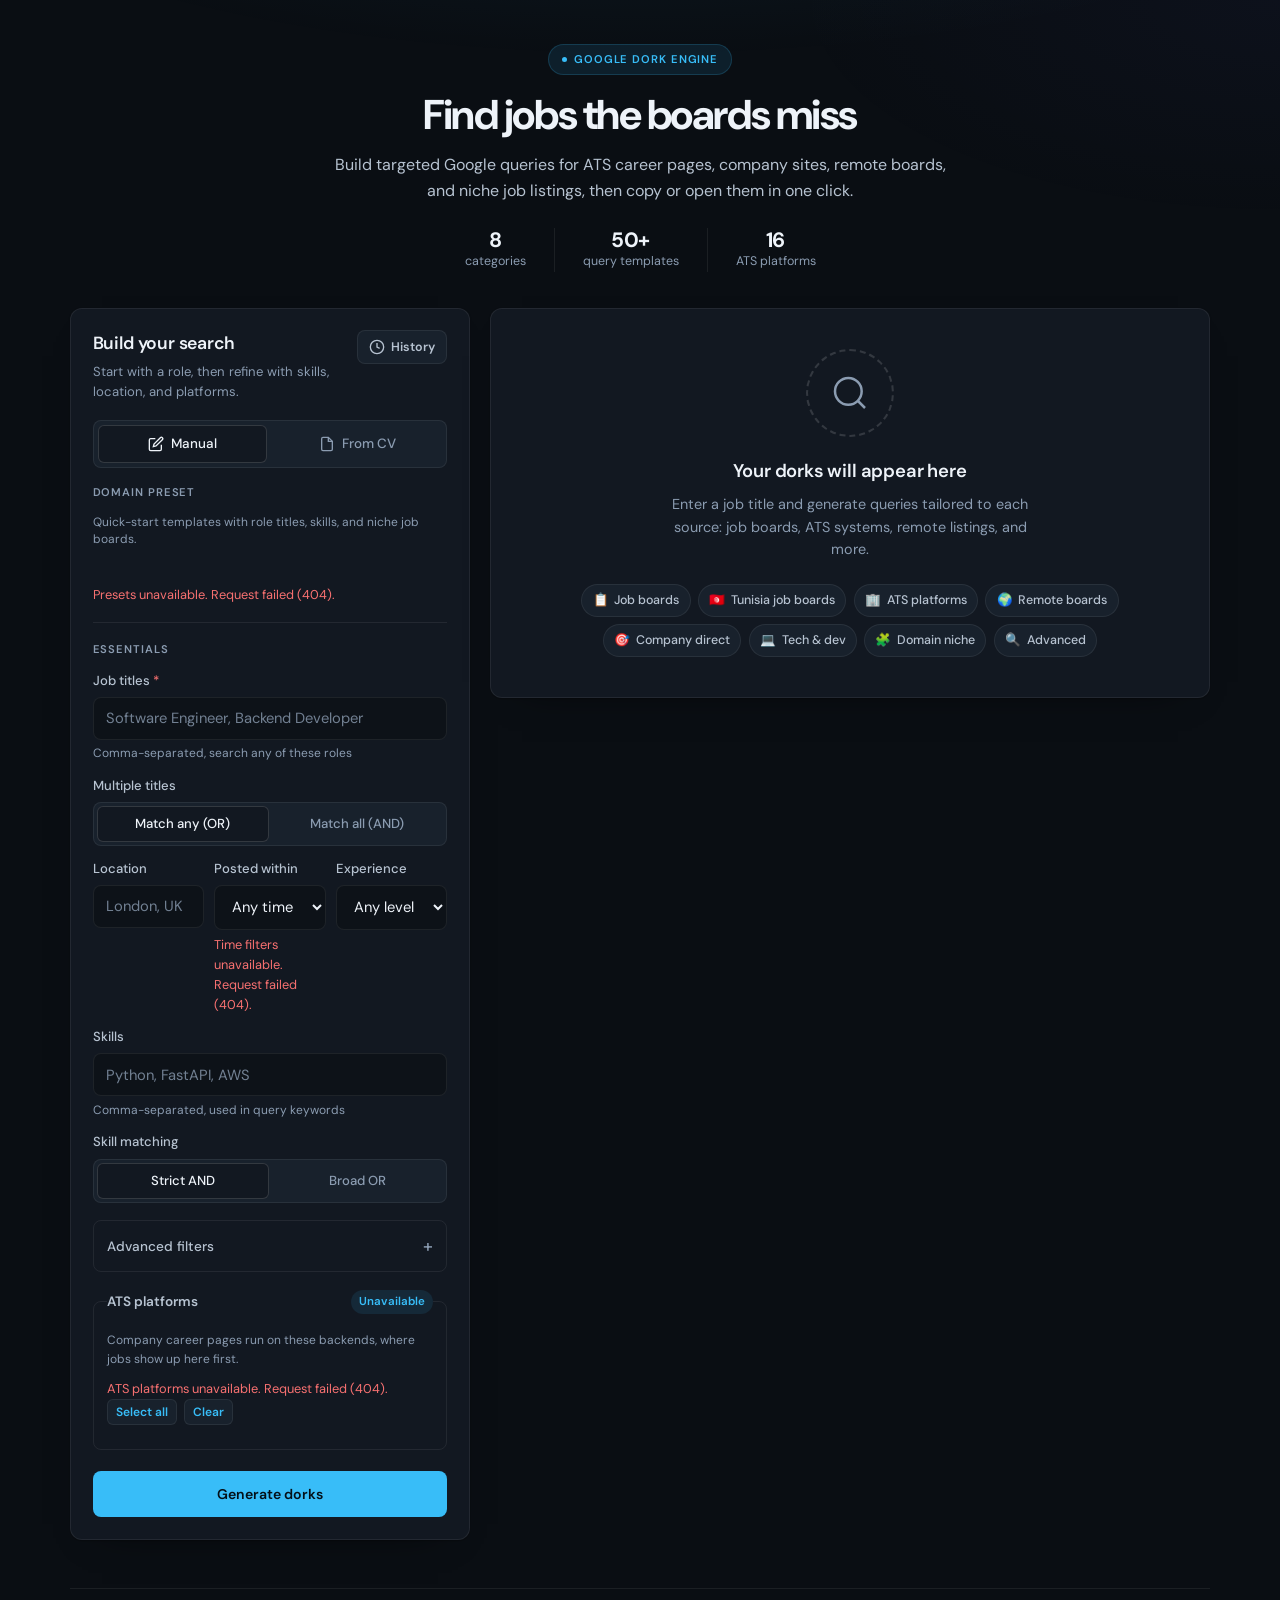
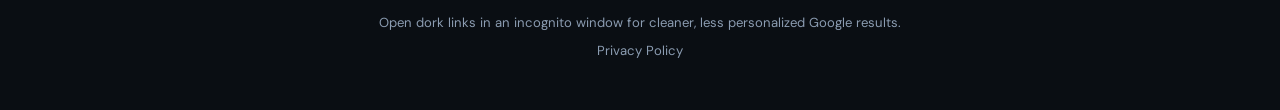
==== commit ad264813: "fix: harden query output, CV parsing, and first paint - trim whole search units so operators never d" ====
--- a/static/index.html
+++ b/static/index.html
@@ -5,10 +5,11 @@
   <meta name="viewport" content="width=device-width, initial-scale=1.0" />
   <meta name="description" content="Build targeted Google dorks for ATS career pages, company sites, remote boards, and niche job listings. Copy or open every query in one click." />
   <title>JobScout Dorks: Google Dork Engine for Job Search</title>
+  <link rel="icon" type="image/svg+xml" href="/static/favicon.svg" />
   <link rel="preconnect" href="https://fonts.googleapis.com" />
   <link rel="preconnect" href="https://fonts.gstatic.com" crossorigin />
   <link href="https://fonts.googleapis.com/css2?family=DM+Sans:ital,opsz,wght@0,9..40,400;0,9..40,500;0,9..40,600;0,9..40,700;1,9..40,400&family=JetBrains+Mono:wght@400;500&display=swap" rel="stylesheet" />
-  <link rel="stylesheet" href="/static/style.css?v=20261116-5" />
+  <link rel="stylesheet" href="/static/style.css?v=20261116-10" />
 </head>
 <body>
   <div class="bg-glow" aria-hidden="true"></div>
@@ -28,7 +29,7 @@
         <ul class="hero-stats" aria-label="Coverage">
           <li><strong>8</strong> categories</li>
           <li><strong>50+</strong> query templates</li>
-          <li><strong>17</strong> ATS platforms</li>
+          <li><strong>16</strong> ATS platforms</li>
         </ul>
       </div>
     </header>
@@ -70,16 +71,14 @@
           <div class="drop-zone" id="drop-zone">
             <svg width="32" height="32" viewBox="0 0 24 24" fill="none" stroke="currentColor" stroke-width="1.5" aria-hidden="true"><path d="M21 15v4a2 2 0 0 1-2 2H5a2 2 0 0 1-2-2v-4"/><polyline points="17 8 12 3 7 8"/><line x1="12" y1="3" x2="12" y2="15"/></svg>
             <p class="drop-zone-title">Drop your CV here</p>
-            <p class="drop-zone-hint">PDF, DOCX, or TXT, parsed locally and never stored</p>
-            <label class="btn-secondary file-picker-btn">
-              Choose file
-              <input type="file" id="cv-file" accept=".pdf,.docx,.txt,.md" hidden />
-            </label>
-            <p class="file-name" id="file-name"></p>
+            <p class="drop-zone-hint">PDF, DOCX, or TXT, parsed in memory and never stored</p>
+            <button type="button" class="btn-secondary file-picker-btn" id="cv-choose">Choose file</button>
+            <input type="file" id="cv-file" accept=".pdf,.docx,.txt,.md" hidden />
+            <p class="file-name" id="file-name" role="status"></p>
           </div>
           <button type="button" class="btn-secondary cv-parse-btn" id="cv-parse-btn" disabled>Extract &amp; fill form</button>
-          <p class="field-msg" id="cv-status" hidden role="status"></p>
-        </div>
+        </div>
+        <p class="field-msg cv-status" id="cv-status" hidden role="status"></p>
 
         <form id="dork-form" novalidate>
           <div class="form-section">
@@ -119,13 +118,13 @@
                 <span class="field-label">Location</span>
                 <input type="text" name="location" placeholder="London, UK" />
               </label>
-              <label class="field">
-                <span class="field-label">Posted within</span>
+              <div class="field">
+                <label class="field-label" for="time-filter">Posted within</label>
                 <select name="time_filter" id="time-filter">
                   <option value="">Any time</option>
                 </select>
                 <span class="field-msg error-msg" id="time-filter-status" hidden role="status"></span>
-              </label>
+              </div>
               <label class="field">
                 <span class="field-label">Experience</span>
                 <select name="experience">
@@ -208,7 +207,7 @@
       </section>
 
       <div class="results-column">
-        <section class="panel results-panel" id="results-panel" hidden aria-live="polite">
+        <section class="panel results-panel" id="results-panel" hidden>
           <div class="results-header">
             <div>
               <h2 id="results-heading">Generated dorks</h2>
@@ -224,6 +223,7 @@
           </div>
           <nav class="category-nav" id="category-nav" hidden aria-label="Jump to category"></nav>
           <p class="sr-only" id="results-status" role="status"></p>
+          <p class="sr-only" id="copy-status" role="status"></p>
           <div id="results"></div>
           <p class="results-error" id="results-error" hidden role="alert"></p>
         </section>
@@ -255,6 +255,7 @@
     </footer>
   </div>
 
-  <script type="module" src="/static/app.js"></script>
+  <!--PRESET_BOOTSTRAP-->
+  <script type="module" src="/static/app.js?v=20261116-10"></script>
 </body>
 </html>
--- a/static/style.css
+++ b/static/style.css
@@ -12,7 +12,6 @@
   --text-muted: #8b9cb1;
   --accent: #38bdf8;
   --accent-dim: rgba(56, 189, 248, 0.1);
-  --accent-glow: rgba(56, 189, 248, 0.16);
   --accent-hover: #7dd3fc;
   --success: #34d399;
   --warning: #fbbf24;
@@ -568,6 +567,10 @@
 .cv-parse-btn:disabled {
   opacity: 0.45;
   cursor: not-allowed;
+}
+
+.cv-status {
+  margin: 0 0 0.75rem;
 }
 
 /* ATS */
